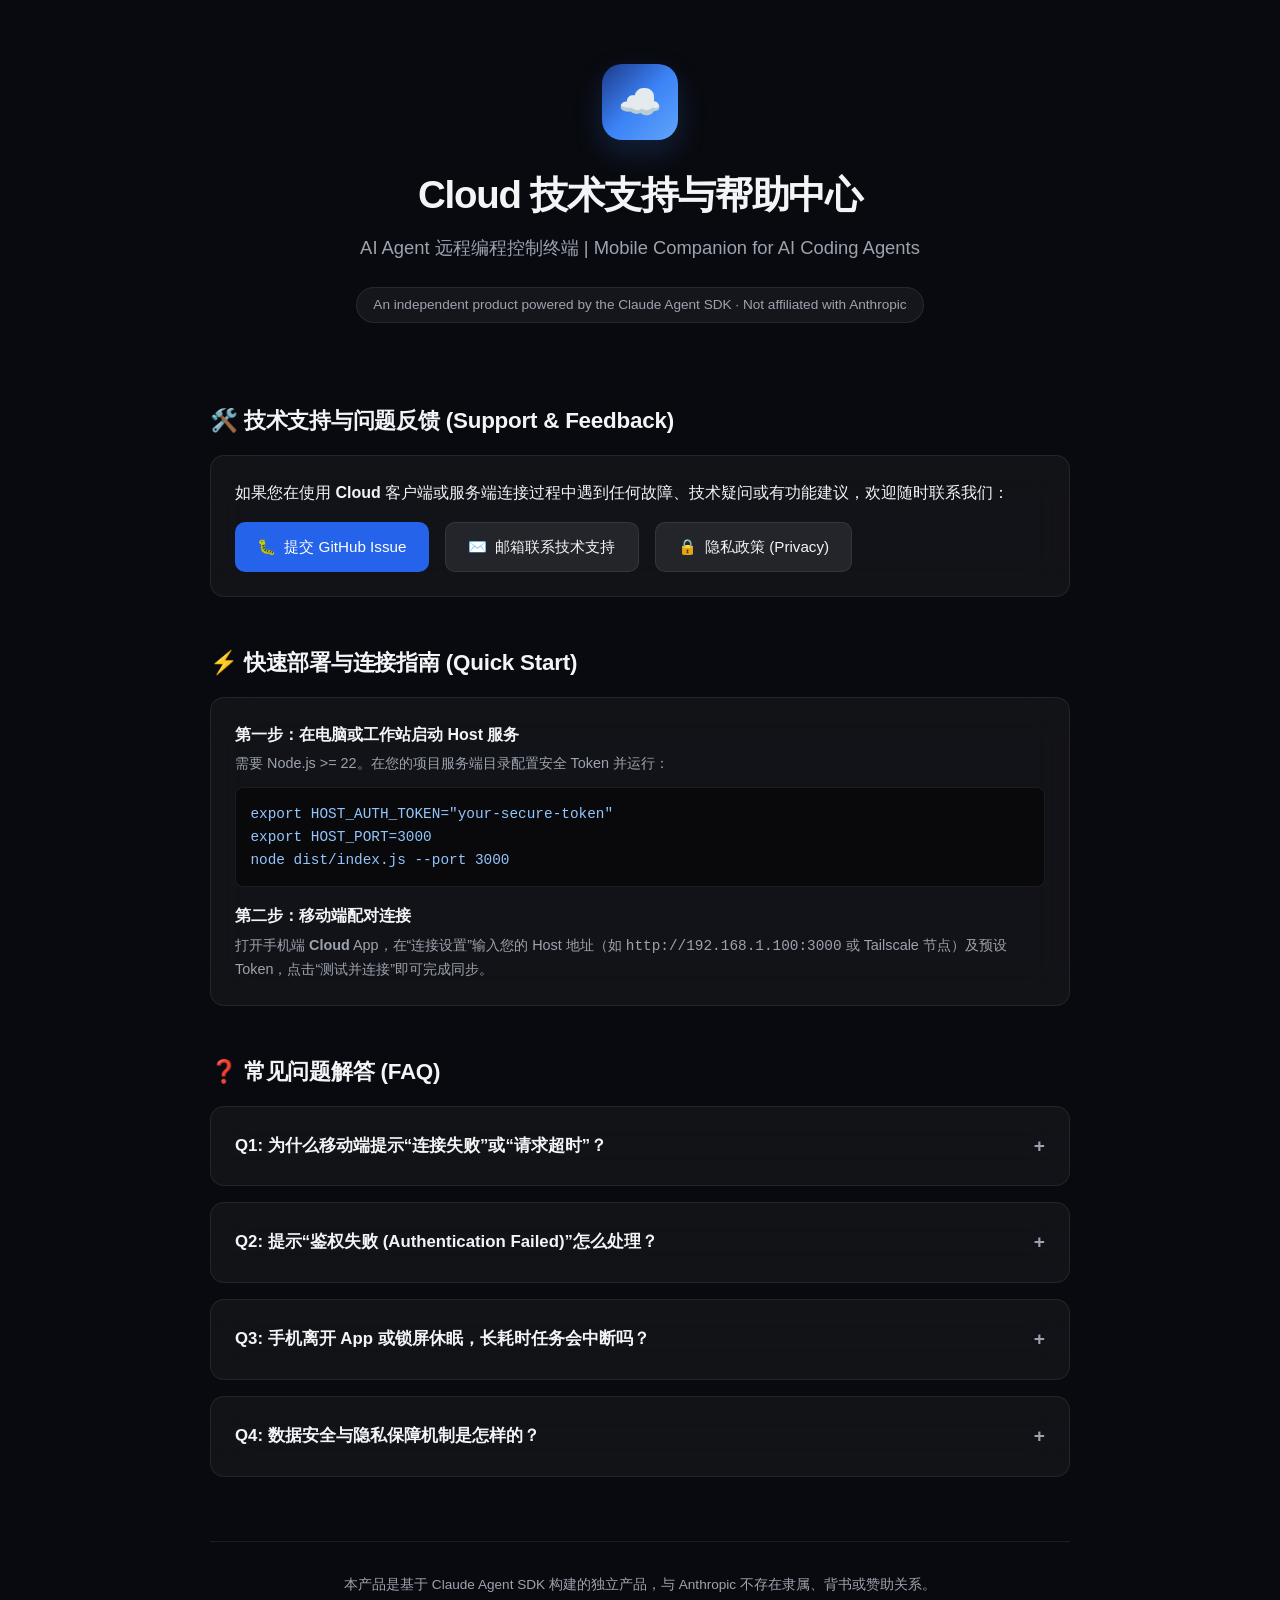
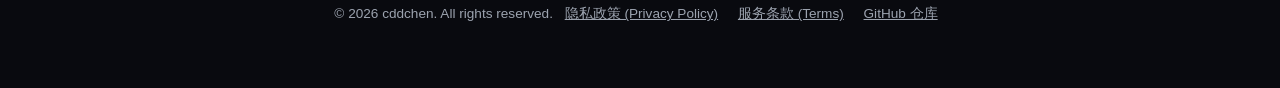
==== index.html @ f0c27147 "feat: initial commit for public tech support page" ====
<!DOCTYPE html>
<html lang="zh-CN">
<head>
  <meta charset="UTF-8">
  <meta name="viewport" content="width=device-width, initial-scale=1.0">
  <title>Cloud - 技术支持与帮助中心 | Technical Support & Help Center</title>
  <meta name="description" content="Cloud 官方公开技术支持页面与常见问题解答。基于 Claude Agent SDK 的独立开发工具，为工程师提供移动端远程控制与协同能力。">
  <style>
    :root {
      --bg: #090a0f;
      --card-bg: rgba(255, 255, 255, 0.04);
      --card-border: rgba(255, 255, 255, 0.08);
      --card-hover-border: rgba(255, 255, 255, 0.16);
      --text: #f3f4f6;
      --text-muted: #9ca3af;
      --accent: #3b82f6;
      --accent-glow: rgba(59, 130, 246, 0.2);
      --code-bg: rgba(0, 0, 0, 0.5);
      --radius: 14px;
    }

    * {
      box-sizing: border-box;
      margin: 0;
      padding: 0;
    }

    body {
      font-family: -apple-system, BlinkMacSystemFont, "Segoe UI", Roboto, Helvetica, Arial, sans-serif;
      background-color: var(--bg);
      color: var(--text);
      line-height: 1.6;
      padding: 0 1.25rem 4rem;
      min-height: 100vh;
      -webkit-font-smoothing: antialiased;
    }

    .container {
      max-width: 860px;
      margin: 0 auto;
    }

    header {
      padding: 4rem 0 2rem;
      text-align: center;
    }

    .app-icon {
      width: 76px;
      height: 76px;
      background: linear-gradient(135deg, #1e3a8a 0%, #3b82f6 50%, #60a5fa 100%);
      border-radius: 20px;
      margin: 0 auto 1.5rem;
      display: flex;
      align-items: center;
      justify-content: center;
      box-shadow: 0 12px 30px var(--accent-glow);
      font-size: 2.2rem;
      color: white;
      font-weight: 700;
    }

    h1 {
      font-size: 2.4rem;
      font-weight: 700;
      letter-spacing: -0.03em;
      margin-bottom: 0.5rem;
    }

    .subtitle {
      font-size: 1.15rem;
      color: var(--text-muted);
      margin-bottom: 1.5rem;
    }

    .disclaimer-badge {
      display: inline-block;
      background: rgba(255, 255, 255, 0.05);
      border: 1px solid var(--card-border);
      border-radius: 9999px;
      padding: 0.4rem 1rem;
      font-size: 0.85rem;
      color: var(--text-muted);
      max-width: 90%;
    }

    .section {
      margin-top: 3rem;
    }

    .section-title {
      font-size: 1.4rem;
      font-weight: 600;
      margin-bottom: 1rem;
      display: flex;
      align-items: center;
      gap: 0.5rem;
      letter-spacing: -0.01em;
    }

    .card {
      background: var(--card-bg);
      border: 1px solid var(--card-border);
      border-radius: var(--radius);
      padding: 1.5rem;
      margin-bottom: 1rem;
      backdrop-filter: blur(20px);
      -webkit-backdrop-filter: blur(20px);
      transition: border-color 0.2s ease, transform 0.2s ease;
    }

    .card:hover {
      border-color: var(--card-hover-border);
    }

    .grid-2 {
      display: grid;
      grid-template-columns: 1fr 1fr;
      gap: 1rem;
    }

    @media (max-width: 640px) {
      .grid-2 {
        grid-template-columns: 1fr;
      }
      h1 {
        font-size: 1.8rem;
      }
    }

    .faq-item {
      cursor: pointer;
    }

    .faq-header {
      display: flex;
      justify-content: space-between;
      align-items: center;
      font-weight: 600;
      font-size: 1.05rem;
    }

    .faq-icon {
      font-size: 1.2rem;
      transition: transform 0.2s ease;
      color: var(--text-muted);
    }

    .faq-content {
      margin-top: 0.75rem;
      color: var(--text-muted);
      font-size: 0.95rem;
      display: none;
      border-top: 1px solid var(--card-border);
      padding-top: 0.75rem;
    }

    .faq-item.open .faq-content {
      display: block;
    }

    .faq-item.open .faq-icon {
      transform: rotate(45deg);
    }

    pre {
      background: var(--code-bg);
      border: 1px solid var(--card-border);
      border-radius: 8px;
      padding: 0.9rem;
      overflow-x: auto;
      font-size: 0.9rem;
      color: #93c5fd;
      margin: 0.75rem 0;
      font-family: ui-monospace, SFMono-Regular, Menlo, Monaco, Consolas, monospace;
    }

    .button-group {
      display: flex;
      gap: 1rem;
      flex-wrap: wrap;
      margin-top: 1rem;
    }

    .btn {
      display: inline-flex;
      align-items: center;
      justify-content: center;
      gap: 0.5rem;
      background: #2563eb;
      color: #fff;
      padding: 0.75rem 1.4rem;
      border-radius: 10px;
      text-decoration: none;
      font-weight: 500;
      font-size: 0.95rem;
      transition: background 0.2s ease, transform 0.1s ease;
    }

    .btn:hover {
      background: #1d4ed8;
      transform: translateY(-1px);
    }

    .btn-secondary {
      background: rgba(255, 255, 255, 0.08);
      border: 1px solid var(--card-border);
      color: var(--text);
    }

    .btn-secondary:hover {
      background: rgba(255, 255, 255, 0.12);
    }

    footer {
      margin-top: 4rem;
      text-align: center;
      font-size: 0.85rem;
      color: var(--text-muted);
      border-top: 1px solid var(--card-border);
      padding-top: 2rem;
    }

    footer a {
      color: var(--text-muted);
      text-decoration: underline;
      margin: 0 0.5rem;
    }

    footer a:hover {
      color: var(--text);
    }
  </style>
</head>
<body>
  <div class="container">
    <header>
      <div class="app-icon">☁️</div>
      <h1>Cloud 技术支持与帮助中心</h1>
      <p class="subtitle">AI Agent 远程编程控制终端 | Mobile Companion for AI Coding Agents</p>
      <div class="disclaimer-badge">
        An independent product powered by the Claude Agent SDK · Not affiliated with Anthropic
      </div>
    </header>

    <!-- 支持通道与快速反馈 -->
    <section class="section">
      <h2 class="section-title">🛠️ 技术支持与问题反馈 (Support & Feedback)</h2>
      <div class="card">
        <p style="margin-bottom: 1rem;">
          如果您在使用 <strong>Cloud</strong> 客户端或服务端连接过程中遇到任何故障、技术疑问或有功能建议，欢迎随时联系我们：
        </p>
        <div class="button-group">
          <a class="btn" href="https://github.com/cddchen/Cloud/issues" target="_blank" rel="noopener">
            <span>🐛</span> 提交 GitHub Issue
          </a>
          <a class="btn btn-secondary" href="mailto:support@cddchen.com">
            <span>✉️</span> 邮箱联系技术支持
          </a>
          <a class="btn btn-secondary" href="PRIVACY.md">
            <span>🔒</span> 隐私政策 (Privacy)
          </a>
        </div>
      </div>
    </section>

    <!-- 快速部署与连接指南 -->
    <section class="section">
      <h2 class="section-title">⚡ 快速部署与连接指南 (Quick Start)</h2>
      <div class="card">
        <p><strong>第一步：在电脑或工作站启动 Host 服务</strong></p>
        <p style="color: var(--text-muted); font-size: 0.9rem; margin-top: 0.3rem;">
          需要 Node.js &gt;= 22。在您的项目服务端目录配置安全 Token 并运行：
        </p>
        <pre><code>export HOST_AUTH_TOKEN="your-secure-token"
export HOST_PORT=3000
node dist/index.js --port 3000</code></pre>

        <p style="margin-top: 1rem;"><strong>第二步：移动端配对连接</strong></p>
        <p style="color: var(--text-muted); font-size: 0.9rem; margin-top: 0.3rem;">
          打开手机端 <strong>Cloud</strong> App，在“连接设置”输入您的 Host 地址（如 <code>http://192.168.1.100:3000</code> 或 Tailscale 节点）及预设 Token，点击“测试并连接”即可完成同步。
        </p>
      </div>
    </section>

    <!-- 常见问题解答 -->
    <section class="section">
      <h2 class="section-title">❓ 常见问题解答 (FAQ)</h2>

      <div class="card faq-item" onclick="toggleFaq(this)">
        <div class="faq-header">
          <span>Q1: 为什么移动端提示“连接失败”或“请求超时”？</span>
          <span class="faq-icon">+</span>
        </div>
        <div class="faq-content">
          请检查以下三项：
          <br>1. <strong>网络连通性</strong>：手机与服务端需处于同一局域网 Wi-Fi，或已接入 Tailscale 等虚拟内网；
          <br>2. <strong>防火墙放行</strong>：确保宿主机防火墙未屏蔽对应端口（默认 3000）；
          <br>3. <strong>本地网络权限</strong>：iOS 用户请前往系统“设置” -&gt; “隐私” -&gt; “本地网络”，确认已授予 Cloud 权限。
        </div>
      </div>

      <div class="card faq-item" onclick="toggleFaq(this)">
        <div class="faq-header">
          <span>Q2: 提示“鉴权失败 (Authentication Failed)”怎么处理？</span>
          <span class="faq-icon">+</span>
        </div>
        <div class="faq-content">
          移动端输入的访问 Token 必须与服务端启动时通过 <code>HOST_AUTH_TOKEN</code> 环境变量设置的字符串完全匹配。请检查有无误复制前后空格。
        </div>
      </div>

      <div class="card faq-item" onclick="toggleFaq(this)">
        <div class="faq-header">
          <span>Q3: 手机离开 App 或锁屏休眠，长耗时任务会中断吗？</span>
          <span class="faq-icon">+</span>
        </div>
        <div class="faq-content">
          <strong>不会。</strong> 服务端持有 Agent 的完整独立运行时，长耗时任务会在后台持续平稳执行。移动端恢复前台后，系统会自动重连并拉取最新状态增量，无缝对齐最新进度。
        </div>
      </div>

      <div class="card faq-item" onclick="toggleFaq(this)">
        <div class="faq-header">
          <span>Q4: 数据安全与隐私保障机制是怎样的？</span>
          <span class="faq-icon">+</span>
        </div>
        <div class="faq-content">
          Cloud 坚持<strong>纯私有端到端直连</strong>设计。您的源码、命令提示词与会话历史仅在您的手机与您自己的私有 Host 之间传输，不存在任何收集、解析或存储您代码的第三方中间服务器。
        </div>
      </div>
    </section>

    <!-- 隐私与声明 -->
    <footer>
      <p style="margin-bottom: 0.5rem;">
        本产品是基于 Claude Agent SDK 构建的独立产品，与 Anthropic 不存在隶属、背书或赞助关系。
      </p>
      <p>
        &copy; 2026 cddchen. All rights reserved.
        <a href="PRIVACY.md">隐私政策 (Privacy Policy)</a>
        <a href="TERMS.md">服务条款 (Terms)</a>
        <a href="https://github.com/cddchen/Cloud">GitHub 仓库</a>
      </p>
    </footer>
  </div>

  <script>
    function toggleFaq(el) {
      el.classList.toggle('open');
    }
  </script>
</body>
</html>
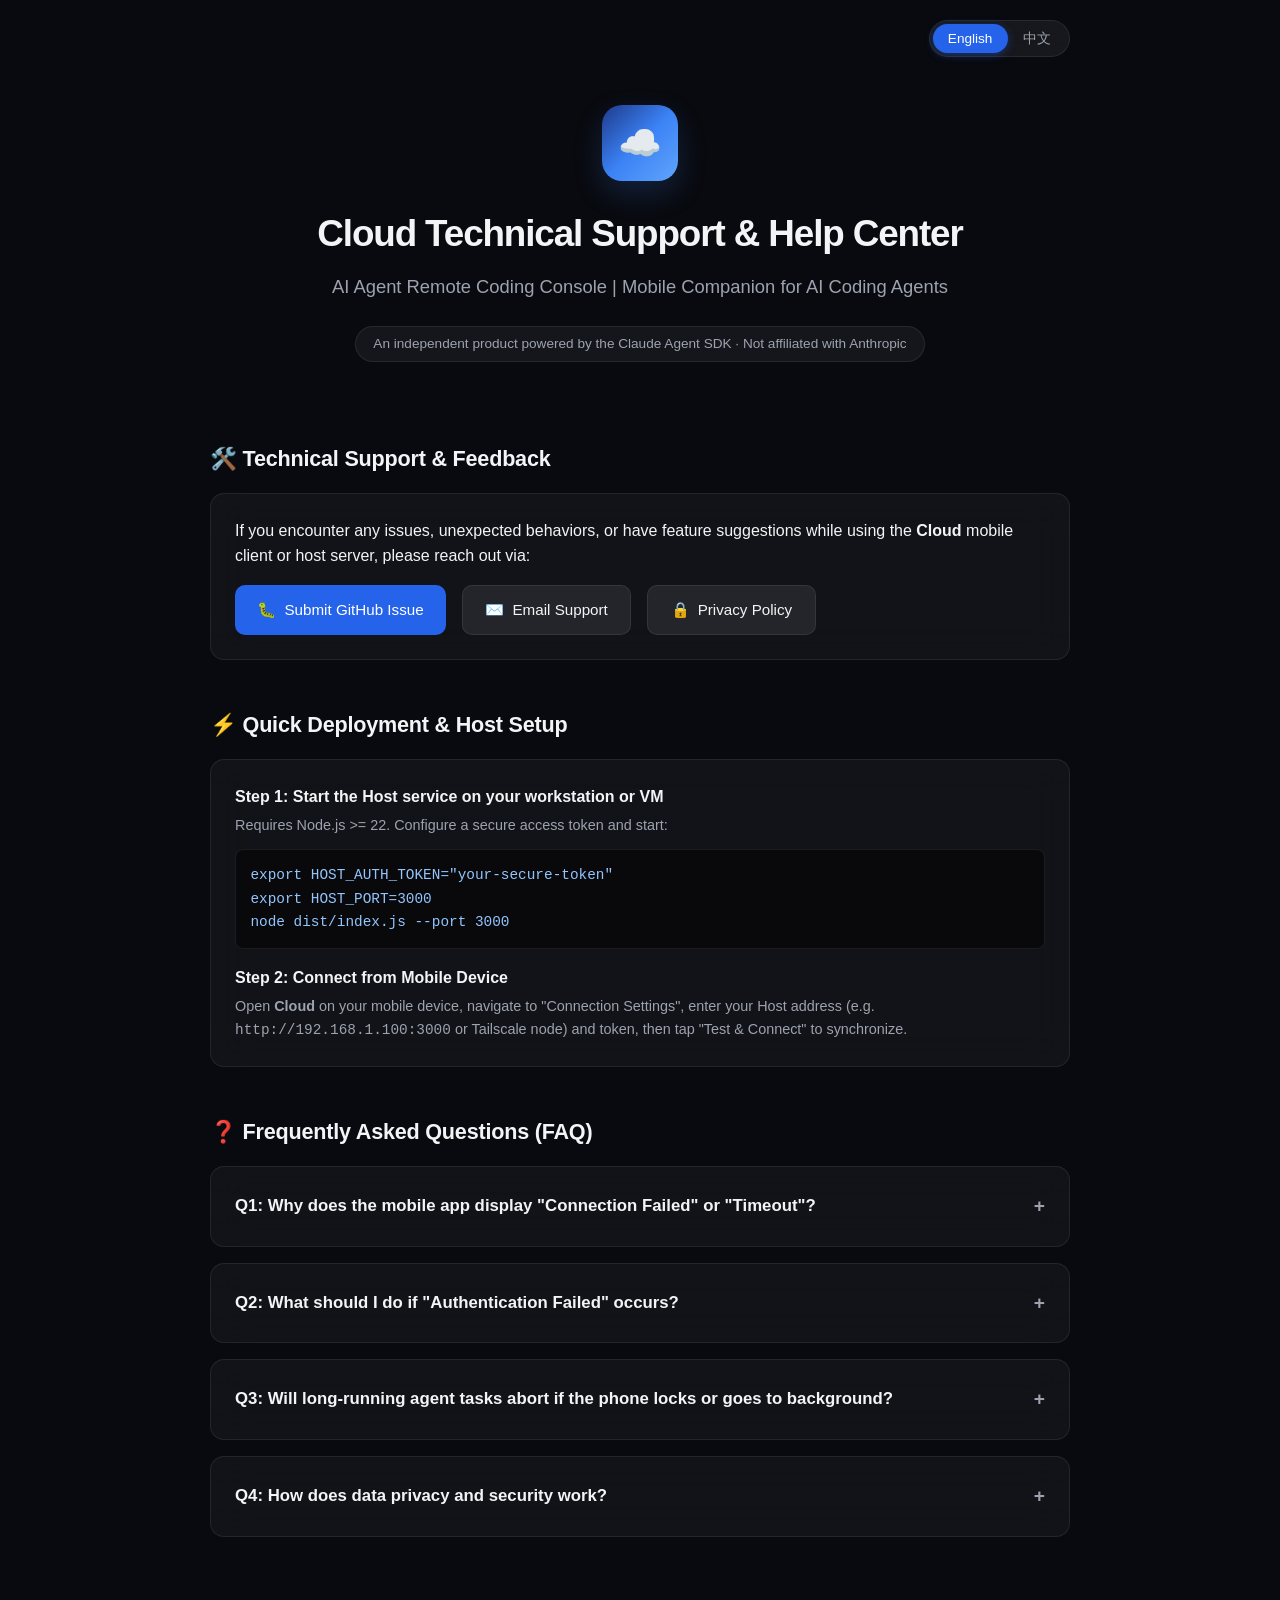
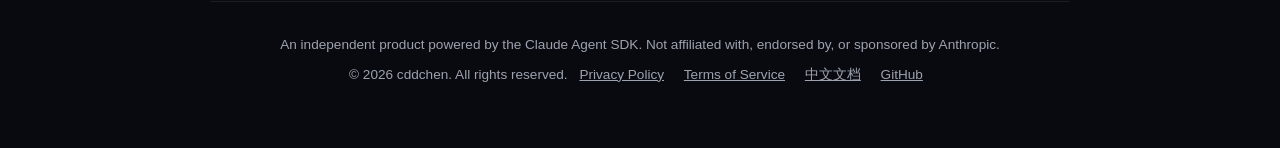
==== commit 8e5b9d79: "feat: add bilingual support to index.html with auto language detection" ====
--- a/index.html
+++ b/index.html
@@ -1,10 +1,30 @@
 <!DOCTYPE html>
-<html lang="zh-CN">
+<html lang="en">
 <head>
   <meta charset="UTF-8">
   <meta name="viewport" content="width=device-width, initial-scale=1.0">
-  <title>Cloud - 技术支持与帮助中心 | Technical Support & Help Center</title>
-  <meta name="description" content="Cloud 官方公开技术支持页面与常见问题解答。基于 Claude Agent SDK 的独立开发工具，为工程师提供移动端远程控制与协同能力。">
+  <title>Cloud - Technical Support & Help Center</title>
+  <meta name="description" content="Official technical support and documentation hub for Cloud, the mobile companion for AI coding agents.">
+  <script>
+    // Immediate language detection before paint to eliminate layout flicker
+    (function() {
+      try {
+        var saved = localStorage.getItem('cloud_support_lang');
+        if (saved === 'zh' || saved === 'en') {
+          document.documentElement.lang = saved;
+        } else {
+          var nav = (navigator.languages && navigator.languages[0]) || navigator.language || '';
+          if (nav.toLowerCase().startsWith('zh')) {
+            document.documentElement.lang = 'zh';
+          } else {
+            document.documentElement.lang = 'en';
+          }
+        }
+      } catch (e) {
+        document.documentElement.lang = 'en';
+      }
+    })();
+  </script>
   <style>
     :root {
       --bg: #090a0f;
@@ -25,6 +45,14 @@
       padding: 0;
     }
 
+    /* Multi-language display control via CSS */
+    html[lang="en"] .lang-zh {
+      display: none !important;
+    }
+    html[lang="zh"] .lang-en {
+      display: none !important;
+    }
+
     body {
       font-family: -apple-system, BlinkMacSystemFont, "Segoe UI", Roboto, Helvetica, Arial, sans-serif;
       background-color: var(--bg);
@@ -40,8 +68,47 @@
       margin: 0 auto;
     }
 
+    /* Top bar & Language switcher */
+    .top-bar {
+      display: flex;
+      justify-content: flex-end;
+      padding-top: 1.25rem;
+    }
+
+    .lang-switcher {
+      display: inline-flex;
+      background: rgba(255, 255, 255, 0.06);
+      border: 1px solid var(--card-border);
+      border-radius: 9999px;
+      padding: 3px;
+      backdrop-filter: blur(10px);
+      -webkit-backdrop-filter: blur(10px);
+    }
+
+    .lang-btn {
+      background: transparent;
+      border: none;
+      color: var(--text-muted);
+      padding: 0.35rem 0.95rem;
+      font-size: 0.85rem;
+      font-weight: 500;
+      border-radius: 9999px;
+      cursor: pointer;
+      transition: all 0.2s ease;
+    }
+
+    .lang-btn.active {
+      background: #2563eb;
+      color: #fff;
+      box-shadow: 0 2px 8px rgba(37, 99, 235, 0.4);
+    }
+
+    .lang-btn:hover:not(.active) {
+      color: var(--text);
+    }
+
     header {
-      padding: 4rem 0 2rem;
+      padding: 3rem 0 2rem;
       text-align: center;
     }
 
@@ -61,7 +128,7 @@
     }
 
     h1 {
-      font-size: 2.4rem;
+      font-size: 2.3rem;
       font-weight: 700;
       letter-spacing: -0.03em;
       margin-bottom: 0.5rem;
@@ -78,7 +145,7 @@
       background: rgba(255, 255, 255, 0.05);
       border: 1px solid var(--card-border);
       border-radius: 9999px;
-      padding: 0.4rem 1rem;
+      padding: 0.4rem 1.1rem;
       font-size: 0.85rem;
       color: var(--text-muted);
       max-width: 90%;
@@ -89,7 +156,7 @@
     }
 
     .section-title {
-      font-size: 1.4rem;
+      font-size: 1.35rem;
       font-weight: 600;
       margin-bottom: 1rem;
       display: flex;
@@ -113,21 +180,6 @@
       border-color: var(--card-hover-border);
     }
 
-    .grid-2 {
-      display: grid;
-      grid-template-columns: 1fr 1fr;
-      gap: 1rem;
-    }
-
-    @media (max-width: 640px) {
-      .grid-2 {
-        grid-template-columns: 1fr;
-      }
-      h1 {
-        font-size: 1.8rem;
-      }
-    }
-
     .faq-item {
       cursor: pointer;
     }
@@ -153,6 +205,7 @@
       display: none;
       border-top: 1px solid var(--card-border);
       padding-top: 0.75rem;
+      line-height: 1.65;
     }
 
     .faq-item.open .faq-content {
@@ -234,121 +287,279 @@
 </head>
 <body>
   <div class="container">
+    <!-- 顶部语言切换栏 -->
+    <div class="top-bar">
+      <div class="lang-switcher">
+        <button id="btn-en" class="lang-btn" onclick="setLanguage('en')">English</button>
+        <button id="btn-zh" class="lang-btn" onclick="setLanguage('zh')">中文</button>
+      </div>
+    </div>
+
     <header>
       <div class="app-icon">☁️</div>
-      <h1>Cloud 技术支持与帮助中心</h1>
-      <p class="subtitle">AI Agent 远程编程控制终端 | Mobile Companion for AI Coding Agents</p>
-      <div class="disclaimer-badge">
-        An independent product powered by the Claude Agent SDK · Not affiliated with Anthropic
+      <!-- 英文标题 -->
+      <div class="lang-en">
+        <h1>Cloud Technical Support & Help Center</h1>
+        <p class="subtitle">AI Agent Remote Coding Console | Mobile Companion for AI Coding Agents</p>
+        <div class="disclaimer-badge">
+          An independent product powered by the Claude Agent SDK · Not affiliated with Anthropic
+        </div>
+      </div>
+      <!-- 中文标题 -->
+      <div class="lang-zh">
+        <h1>Cloud 技术支持与帮助中心</h1>
+        <p class="subtitle">AI Agent 远程编程控制终端 | 移动端协同与审批中心</p>
+        <div class="disclaimer-badge">
+          本产品是基于 Claude Agent SDK 构建的独立产品，与 Anthropic 不存在隶属、背书或赞助关系
+        </div>
       </div>
     </header>
 
-    <!-- 支持通道与快速反馈 -->
+    <!-- 1. 技术支持与问题反馈 -->
     <section class="section">
-      <h2 class="section-title">🛠️ 技术支持与问题反馈 (Support & Feedback)</h2>
-      <div class="card">
-        <p style="margin-bottom: 1rem;">
-          如果您在使用 <strong>Cloud</strong> 客户端或服务端连接过程中遇到任何故障、技术疑问或有功能建议，欢迎随时联系我们：
-        </p>
-        <div class="button-group">
-          <a class="btn" href="https://github.com/cddchen/Cloud/issues" target="_blank" rel="noopener">
-            <span>🐛</span> 提交 GitHub Issue
-          </a>
-          <a class="btn btn-secondary" href="mailto:support@cddchen.com">
-            <span>✉️</span> 邮箱联系技术支持
-          </a>
-          <a class="btn btn-secondary" href="PRIVACY.md">
-            <span>🔒</span> 隐私政策 (Privacy)
-          </a>
+      <div class="lang-en">
+        <h2 class="section-title">🛠️ Technical Support & Feedback</h2>
+        <div class="card">
+          <p style="margin-bottom: 1rem;">
+            If you encounter any issues, unexpected behaviors, or have feature suggestions while using the <strong>Cloud</strong> mobile client or host server, please reach out via:
+          </p>
+          <div class="button-group">
+            <a class="btn" href="https://github.com/cddchen/Cloud/issues" target="_blank" rel="noopener">
+              <span>🐛</span> Submit GitHub Issue
+            </a>
+            <a class="btn btn-secondary" href="mailto:support@cddchen.com">
+              <span>✉️</span> Email Support
+            </a>
+            <a class="btn btn-secondary" href="PRIVACY.md">
+              <span>🔒</span> Privacy Policy
+            </a>
+          </div>
+        </div>
+      </div>
+
+      <div class="lang-zh">
+        <h2 class="section-title">🛠️ 技术支持与问题反馈</h2>
+        <div class="card">
+          <p style="margin-bottom: 1rem;">
+            如果您在使用 <strong>Cloud</strong> 客户端或服务端连接过程中遇到任何故障、技术疑问或有功能建议，欢迎随时联系我们：
+          </p>
+          <div class="button-group">
+            <a class="btn" href="https://github.com/cddchen/Cloud/issues" target="_blank" rel="noopener">
+              <span>🐛</span> 提交 GitHub Issue
+            </a>
+            <a class="btn btn-secondary" href="mailto:support@cddchen.com">
+              <span>✉️</span> 邮箱联系技术支持
+            </a>
+            <a class="btn btn-secondary" href="PRIVACY.md">
+              <span>🔒</span> 隐私政策 (Privacy)
+            </a>
+          </div>
         </div>
       </div>
     </section>
 
-    <!-- 快速部署与连接指南 -->
+    <!-- 2. 快速部署与连接指南 -->
     <section class="section">
-      <h2 class="section-title">⚡ 快速部署与连接指南 (Quick Start)</h2>
-      <div class="card">
-        <p><strong>第一步：在电脑或工作站启动 Host 服务</strong></p>
-        <p style="color: var(--text-muted); font-size: 0.9rem; margin-top: 0.3rem;">
-          需要 Node.js &gt;= 22。在您的项目服务端目录配置安全 Token 并运行：
-        </p>
-        <pre><code>export HOST_AUTH_TOKEN="your-secure-token"
+      <div class="lang-en">
+        <h2 class="section-title">⚡ Quick Deployment & Host Setup</h2>
+        <div class="card">
+          <p><strong>Step 1: Start the Host service on your workstation or VM</strong></p>
+          <p style="color: var(--text-muted); font-size: 0.9rem; margin-top: 0.3rem;">
+            Requires Node.js &gt;= 22. Configure a secure access token and start:
+          </p>
+          <pre><code>export HOST_AUTH_TOKEN="your-secure-token"
 export HOST_PORT=3000
 node dist/index.js --port 3000</code></pre>
 
-        <p style="margin-top: 1rem;"><strong>第二步：移动端配对连接</strong></p>
-        <p style="color: var(--text-muted); font-size: 0.9rem; margin-top: 0.3rem;">
-          打开手机端 <strong>Cloud</strong> App，在“连接设置”输入您的 Host 地址（如 <code>http://192.168.1.100:3000</code> 或 Tailscale 节点）及预设 Token，点击“测试并连接”即可完成同步。
+          <p style="margin-top: 1rem;"><strong>Step 2: Connect from Mobile Device</strong></p>
+          <p style="color: var(--text-muted); font-size: 0.9rem; margin-top: 0.3rem;">
+            Open <strong>Cloud</strong> on your mobile device, navigate to "Connection Settings", enter your Host address (e.g. <code>http://192.168.1.100:3000</code> or Tailscale node) and token, then tap "Test &amp; Connect" to synchronize.
+          </p>
+        </div>
+      </div>
+
+      <div class="lang-zh">
+        <h2 class="section-title">⚡ 快速部署与连接指南</h2>
+        <div class="card">
+          <p><strong>第一步：在电脑或工作站启动 Host 服务</strong></p>
+          <p style="color: var(--text-muted); font-size: 0.9rem; margin-top: 0.3rem;">
+            需要 Node.js &gt;= 22。在您的项目服务端目录配置安全 Token 并运行：
+          </p>
+          <pre><code>export HOST_AUTH_TOKEN="your-secure-token"
+export HOST_PORT=3000
+node dist/index.js --port 3000</code></pre>
+
+          <p style="margin-top: 1rem;"><strong>第二步：移动端配对连接</strong></p>
+          <p style="color: var(--text-muted); font-size: 0.9rem; margin-top: 0.3rem;">
+            打开手机端 <strong>Cloud</strong> App，在“连接设置”输入您的 Host 地址（如 <code>http://192.168.1.100:3000</code> 或 Tailscale 节点）及预设 Token，点击“测试并连接”即可完成同步。
+          </p>
+        </div>
+      </div>
+    </section>
+
+    <!-- 3. 常见问题解答 -->
+    <section class="section">
+      <div class="lang-en">
+        <h2 class="section-title">❓ Frequently Asked Questions (FAQ)</h2>
+
+        <div class="card faq-item" onclick="toggleFaq(this)">
+          <div class="faq-header">
+            <span>Q1: Why does the mobile app display "Connection Failed" or "Timeout"?</span>
+            <span class="faq-icon">+</span>
+          </div>
+          <div class="faq-content">
+            Please verify the following:<br>
+            1. <strong>Network Connectivity</strong>: Ensure your mobile device and host are on the same Wi-Fi network or interconnected via Tailscale/WireGuard.<br>
+            2. <strong>Firewall Rules</strong>: Check that your host firewall allows inbound connections on the listening port (default: 3000).<br>
+            3. <strong>iOS Local Network Permission</strong>: On iOS, open Settings -&gt; Privacy &amp; Security -&gt; Local Network, and ensure permissions are granted to Cloud.
+          </div>
+        </div>
+
+        <div class="card faq-item" onclick="toggleFaq(this)">
+          <div class="faq-header">
+            <span>Q2: What should I do if "Authentication Failed" occurs?</span>
+            <span class="faq-icon">+</span>
+          </div>
+          <div class="faq-content">
+            The token entered in the mobile app must strictly match the <code>HOST_AUTH_TOKEN</code> environment variable configured on the Host. Please check for accidental whitespace or newline characters.
+          </div>
+        </div>
+
+        <div class="card faq-item" onclick="toggleFaq(this)">
+          <div class="faq-header">
+            <span>Q3: Will long-running agent tasks abort if the phone locks or goes to background?</span>
+            <span class="faq-icon">+</span>
+          </div>
+          <div class="faq-content">
+            <strong>No.</strong> The Host server maintains the authoritative agent runtime and lifecycle. Complex coding and tool executions continue smoothly in the background. When the app returns to the foreground, it seamlessly catches up with the latest progress.
+          </div>
+        </div>
+
+        <div class="card faq-item" onclick="toggleFaq(this)">
+          <div class="faq-header">
+            <span>Q4: How does data privacy and security work?</span>
+            <span class="faq-icon">+</span>
+          </div>
+          <div class="faq-content">
+            Cloud is engineered with an end-to-end direct private architecture. Your codebase, prompt instructions, and chat sessions stream exclusively between your mobile device and your private Host. There is zero telemetry, no ad tracking, and no intermediary cloud inspection.
+          </div>
+        </div>
+      </div>
+
+      <div class="lang-zh">
+        <h2 class="section-title">❓ 常见问题解答 (FAQ)</h2>
+
+        <div class="card faq-item" onclick="toggleFaq(this)">
+          <div class="faq-header">
+            <span>Q1: 为什么移动端提示“连接失败”或“请求超时”？</span>
+            <span class="faq-icon">+</span>
+          </div>
+          <div class="faq-content">
+            请检查以下三项：<br>
+            1. <strong>网络连通性</strong>：手机与服务端需处于同一局域网 Wi-Fi，或已接入 Tailscale 等虚拟内网；<br>
+            2. <strong>防火墙放行</strong>：确保宿主机防火墙未屏蔽对应端口（默认 3000）；<br>
+            3. <strong>本地网络权限</strong>：iOS 用户请前往系统“设置” -&gt; “隐私与安全性” -&gt; “本地网络”，确认已授予 Cloud 权限。
+          </div>
+        </div>
+
+        <div class="card faq-item" onclick="toggleFaq(this)">
+          <div class="faq-header">
+            <span>Q2: 提示“鉴权失败 (Authentication Failed)”怎么处理？</span>
+            <span class="faq-icon">+</span>
+          </div>
+          <div class="faq-content">
+            移动端输入的访问 Token 必须与服务端启动时通过 <code>HOST_AUTH_TOKEN</code> 环境变量设置的字符串完全匹配。请检查有无误复制前后空格。
+          </div>
+        </div>
+
+        <div class="card faq-item" onclick="toggleFaq(this)">
+          <div class="faq-header">
+            <span>Q3: 手机离开 App 或锁屏休眠，长耗时任务会中断吗？</span>
+            <span class="faq-icon">+</span>
+          </div>
+          <div class="faq-content">
+            <strong>不会。</strong> 服务端持有 Agent 的完整独立运行时，长耗时任务会在后台持续平稳执行。移动端恢复前台后，系统会自动重连并拉取最新状态增量，无缝对齐最新进度。
+          </div>
+        </div>
+
+        <div class="card faq-item" onclick="toggleFaq(this)">
+          <div class="faq-header">
+            <span>Q4: 数据安全与隐私保障机制是怎样的？</span>
+            <span class="faq-icon">+</span>
+          </div>
+          <div class="faq-content">
+            Cloud 坚持<strong>纯私有端到端直连</strong>设计。您的源码、命令提示词与会话历史仅在您的手机与您自己的私有 Host 之间传输，不存在任何收集、解析或存储您代码的第三方中间服务器。
+          </div>
+        </div>
+      </div>
+    </section>
+
+    <!-- 页脚与声明 -->
+    <footer>
+      <div class="lang-en">
+        <p style="margin-bottom: 0.5rem;">
+          An independent product powered by the Claude Agent SDK. Not affiliated with, endorsed by, or sponsored by Anthropic.
         </p>
-      </div>
-    </section>
-
-    <!-- 常见问题解答 -->
-    <section class="section">
-      <h2 class="section-title">❓ 常见问题解答 (FAQ)</h2>
-
-      <div class="card faq-item" onclick="toggleFaq(this)">
-        <div class="faq-header">
-          <span>Q1: 为什么移动端提示“连接失败”或“请求超时”？</span>
-          <span class="faq-icon">+</span>
-        </div>
-        <div class="faq-content">
-          请检查以下三项：
-          <br>1. <strong>网络连通性</strong>：手机与服务端需处于同一局域网 Wi-Fi，或已接入 Tailscale 等虚拟内网；
-          <br>2. <strong>防火墙放行</strong>：确保宿主机防火墙未屏蔽对应端口（默认 3000）；
-          <br>3. <strong>本地网络权限</strong>：iOS 用户请前往系统“设置” -&gt; “隐私” -&gt; “本地网络”，确认已授予 Cloud 权限。
-        </div>
-      </div>
-
-      <div class="card faq-item" onclick="toggleFaq(this)">
-        <div class="faq-header">
-          <span>Q2: 提示“鉴权失败 (Authentication Failed)”怎么处理？</span>
-          <span class="faq-icon">+</span>
-        </div>
-        <div class="faq-content">
-          移动端输入的访问 Token 必须与服务端启动时通过 <code>HOST_AUTH_TOKEN</code> 环境变量设置的字符串完全匹配。请检查有无误复制前后空格。
-        </div>
-      </div>
-
-      <div class="card faq-item" onclick="toggleFaq(this)">
-        <div class="faq-header">
-          <span>Q3: 手机离开 App 或锁屏休眠，长耗时任务会中断吗？</span>
-          <span class="faq-icon">+</span>
-        </div>
-        <div class="faq-content">
-          <strong>不会。</strong> 服务端持有 Agent 的完整独立运行时，长耗时任务会在后台持续平稳执行。移动端恢复前台后，系统会自动重连并拉取最新状态增量，无缝对齐最新进度。
-        </div>
-      </div>
-
-      <div class="card faq-item" onclick="toggleFaq(this)">
-        <div class="faq-header">
-          <span>Q4: 数据安全与隐私保障机制是怎样的？</span>
-          <span class="faq-icon">+</span>
-        </div>
-        <div class="faq-content">
-          Cloud 坚持<strong>纯私有端到端直连</strong>设计。您的源码、命令提示词与会话历史仅在您的手机与您自己的私有 Host 之间传输，不存在任何收集、解析或存储您代码的第三方中间服务器。
-        </div>
-      </div>
-    </section>
-
-    <!-- 隐私与声明 -->
-    <footer>
-      <p style="margin-bottom: 0.5rem;">
-        本产品是基于 Claude Agent SDK 构建的独立产品，与 Anthropic 不存在隶属、背书或赞助关系。
-      </p>
-      <p>
-        &copy; 2026 cddchen. All rights reserved.
-        <a href="PRIVACY.md">隐私政策 (Privacy Policy)</a>
-        <a href="TERMS.md">服务条款 (Terms)</a>
-        <a href="https://github.com/cddchen/Cloud">GitHub 仓库</a>
-      </p>
+        <p>
+          &copy; 2026 cddchen. All rights reserved.
+          <a href="PRIVACY.md">Privacy Policy</a>
+          <a href="TERMS.md">Terms of Service</a>
+          <a href="readme_ch.md">中文文档</a>
+          <a href="https://github.com/cddchen/Cloud">GitHub</a>
+        </p>
+      </div>
+      <div class="lang-zh">
+        <p style="margin-bottom: 0.5rem;">
+          本产品是基于 Claude Agent SDK 构建的独立产品，与 Anthropic 不存在隶属、背书或赞助关系。
+        </p>
+        <p>
+          &copy; 2026 cddchen. All rights reserved.
+          <a href="PRIVACY.md">隐私政策 (Privacy Policy)</a>
+          <a href="TERMS.md">服务条款 (Terms)</a>
+          <a href="README.md">English Doc</a>
+          <a href="https://github.com/cddchen/Cloud">GitHub 仓库</a>
+        </p>
+      </div>
     </footer>
   </div>
 
   <script>
+    function updateSwitcherUI(lang) {
+      var btnEn = document.getElementById('btn-en');
+      var btnZh = document.getElementById('btn-zh');
+      if (btnEn && btnZh) {
+        if (lang === 'zh') {
+          btnZh.classList.add('active');
+          btnEn.classList.remove('active');
+        } else {
+          btnEn.classList.add('active');
+          btnZh.classList.remove('active');
+        }
+      }
+    }
+
+    function setLanguage(lang) {
+      document.documentElement.lang = lang;
+      try {
+        localStorage.setItem('cloud_support_lang', lang);
+      } catch (e) {}
+      updateSwitcherUI(lang);
+      if (lang === 'zh') {
+        document.title = "Cloud - 技术支持与帮助中心 | AI Agent 远程编程控制终端";
+      } else {
+        document.title = "Cloud - Technical Support & Help Center";
+      }
+    }
+
     function toggleFaq(el) {
       el.classList.toggle('open');
     }
+
+    // Initialize switcher button active state on DOM ready
+    document.addEventListener('DOMContentLoaded', function() {
+      var currentLang = document.documentElement.lang || 'en';
+      updateSwitcherUI(currentLang);
+    });
   </script>
 </body>
 </html>
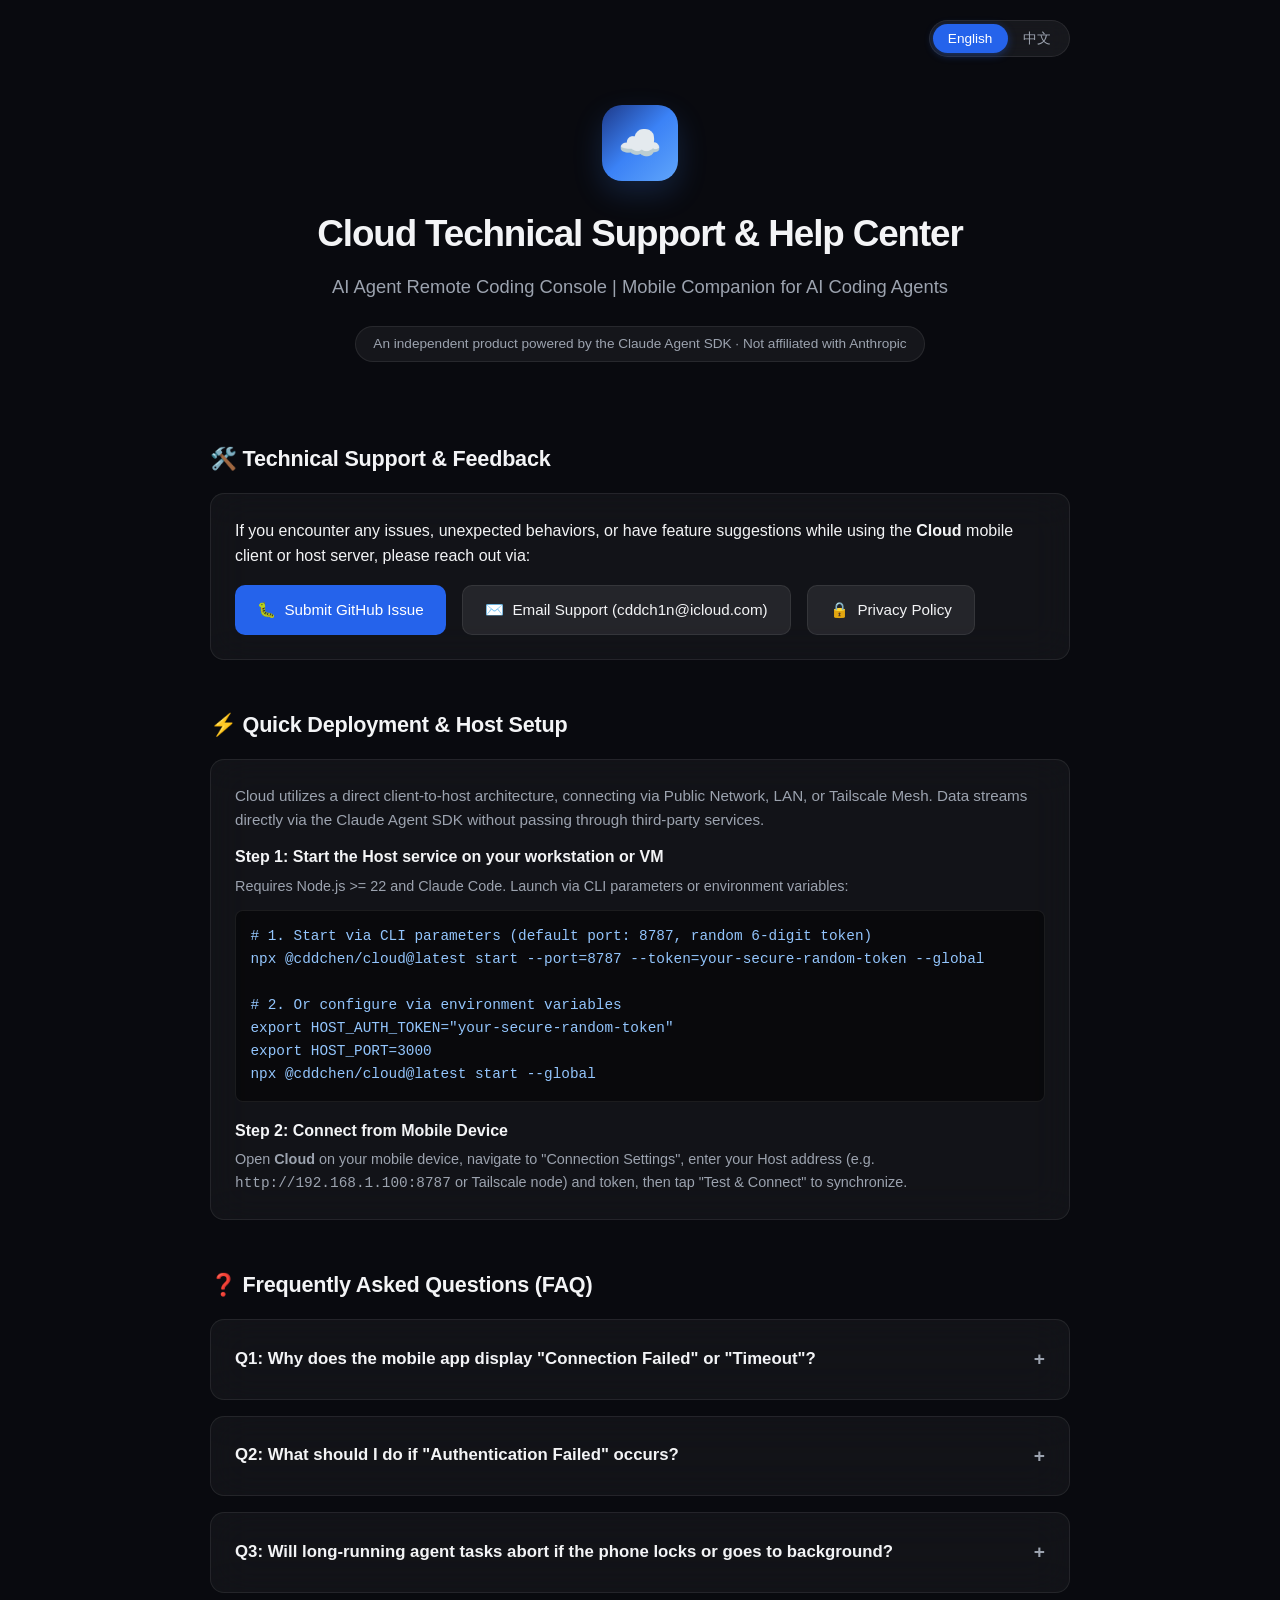
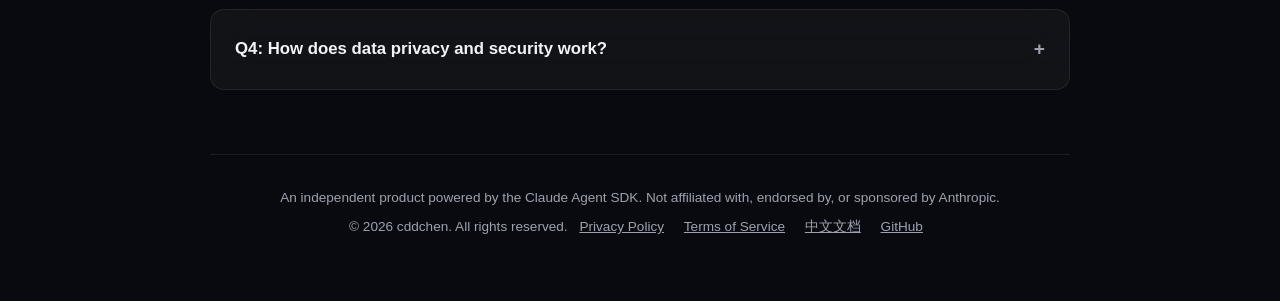
==== commit aaa7bd66: "docs: sync host launch command and support email across docs and index.html" ====
--- a/index.html
+++ b/index.html
@@ -327,8 +327,8 @@
             <a class="btn" href="https://github.com/cddchen/Cloud/issues" target="_blank" rel="noopener">
               <span>🐛</span> Submit GitHub Issue
             </a>
-            <a class="btn btn-secondary" href="mailto:support@cddchen.com">
-              <span>✉️</span> Email Support
+            <a class="btn btn-secondary" href="mailto:cddch1n@icloud.com">
+              <span>✉️</span> Email Support (cddch1n@icloud.com)
             </a>
             <a class="btn btn-secondary" href="PRIVACY.md">
               <span>🔒</span> Privacy Policy
@@ -347,8 +347,8 @@
             <a class="btn" href="https://github.com/cddchen/Cloud/issues" target="_blank" rel="noopener">
               <span>🐛</span> 提交 GitHub Issue
             </a>
-            <a class="btn btn-secondary" href="mailto:support@cddchen.com">
-              <span>✉️</span> 邮箱联系技术支持
+            <a class="btn btn-secondary" href="mailto:cddch1n@icloud.com">
+              <span>✉️</span> 邮箱联系技术支持 (cddch1n@icloud.com)
             </a>
             <a class="btn btn-secondary" href="PRIVACY.md">
               <span>🔒</span> 隐私政策 (Privacy)
@@ -363,17 +363,24 @@
       <div class="lang-en">
         <h2 class="section-title">⚡ Quick Deployment & Host Setup</h2>
         <div class="card">
+          <p style="margin-bottom: 0.75rem; color: var(--text-muted); font-size: 0.95rem;">
+            Cloud utilizes a direct client-to-host architecture, connecting via Public Network, LAN, or Tailscale Mesh. Data streams directly via the Claude Agent SDK without passing through third-party services.
+          </p>
           <p><strong>Step 1: Start the Host service on your workstation or VM</strong></p>
           <p style="color: var(--text-muted); font-size: 0.9rem; margin-top: 0.3rem;">
-            Requires Node.js &gt;= 22. Configure a secure access token and start:
-          </p>
-          <pre><code>export HOST_AUTH_TOKEN="your-secure-token"
+            Requires Node.js &gt;= 22 and Claude Code. Launch via CLI parameters or environment variables:
+          </p>
+          <pre><code># 1. Start via CLI parameters (default port: 8787, random 6-digit token)
+npx @cddchen/cloud@latest start --port=8787 --token=your-secure-random-token --global
+
+# 2. Or configure via environment variables
+export HOST_AUTH_TOKEN="your-secure-random-token"
 export HOST_PORT=3000
-node dist/index.js --port 3000</code></pre>
+npx @cddchen/cloud@latest start --global</code></pre>
 
           <p style="margin-top: 1rem;"><strong>Step 2: Connect from Mobile Device</strong></p>
           <p style="color: var(--text-muted); font-size: 0.9rem; margin-top: 0.3rem;">
-            Open <strong>Cloud</strong> on your mobile device, navigate to "Connection Settings", enter your Host address (e.g. <code>http://192.168.1.100:3000</code> or Tailscale node) and token, then tap "Test &amp; Connect" to synchronize.
+            Open <strong>Cloud</strong> on your mobile device, navigate to "Connection Settings", enter your Host address (e.g. <code>http://192.168.1.100:8787</code> or Tailscale node) and token, then tap "Test &amp; Connect" to synchronize.
           </p>
         </div>
       </div>
@@ -381,17 +388,24 @@
       <div class="lang-zh">
         <h2 class="section-title">⚡ 快速部署与连接指南</h2>
         <div class="card">
+          <p style="margin-bottom: 0.75rem; color: var(--text-muted); font-size: 0.95rem;">
+            Cloud 采用客户端-服务端直连架构，通过公网/局域网/Tailscale组网等形式直连宿主机，基于 Claude Agent SDK 直接传输数据，不通过任何第三方服务。
+          </p>
           <p><strong>第一步：在电脑或工作站启动 Host 服务</strong></p>
           <p style="color: var(--text-muted); font-size: 0.9rem; margin-top: 0.3rem;">
-            需要 Node.js &gt;= 22。在您的项目服务端目录配置安全 Token 并运行：
-          </p>
-          <pre><code>export HOST_AUTH_TOKEN="your-secure-token"
+            环境要求 Node.js &gt;= 22 与 Claude Code。可通过 CLI 参数或环境变量配置：
+          </p>
+          <pre><code># 1. 通过命令行工具参数启动（默认端口 8787，默认随机 6 位数 Token）
+npx @cddchen/cloud@latest start --port=8787 --token=your-secure-random-token --global
+
+# 2. 通过环境变量设置
+export HOST_AUTH_TOKEN="your-secure-random-token"
 export HOST_PORT=3000
-node dist/index.js --port 3000</code></pre>
+npx @cddchen/cloud@latest start --global</code></pre>
 
           <p style="margin-top: 1rem;"><strong>第二步：移动端配对连接</strong></p>
           <p style="color: var(--text-muted); font-size: 0.9rem; margin-top: 0.3rem;">
-            打开手机端 <strong>Cloud</strong> App，在“连接设置”输入您的 Host 地址（如 <code>http://192.168.1.100:3000</code> 或 Tailscale 节点）及预设 Token，点击“测试并连接”即可完成同步。
+            打开手机端 <strong>Cloud</strong> App，在“连接设置”输入您的 Host 地址（如 <code>http://192.168.1.100:8787</code> 或 Tailscale 节点）及设置的 Token，点击“测试并连接”即可完成同步。
           </p>
         </div>
       </div>
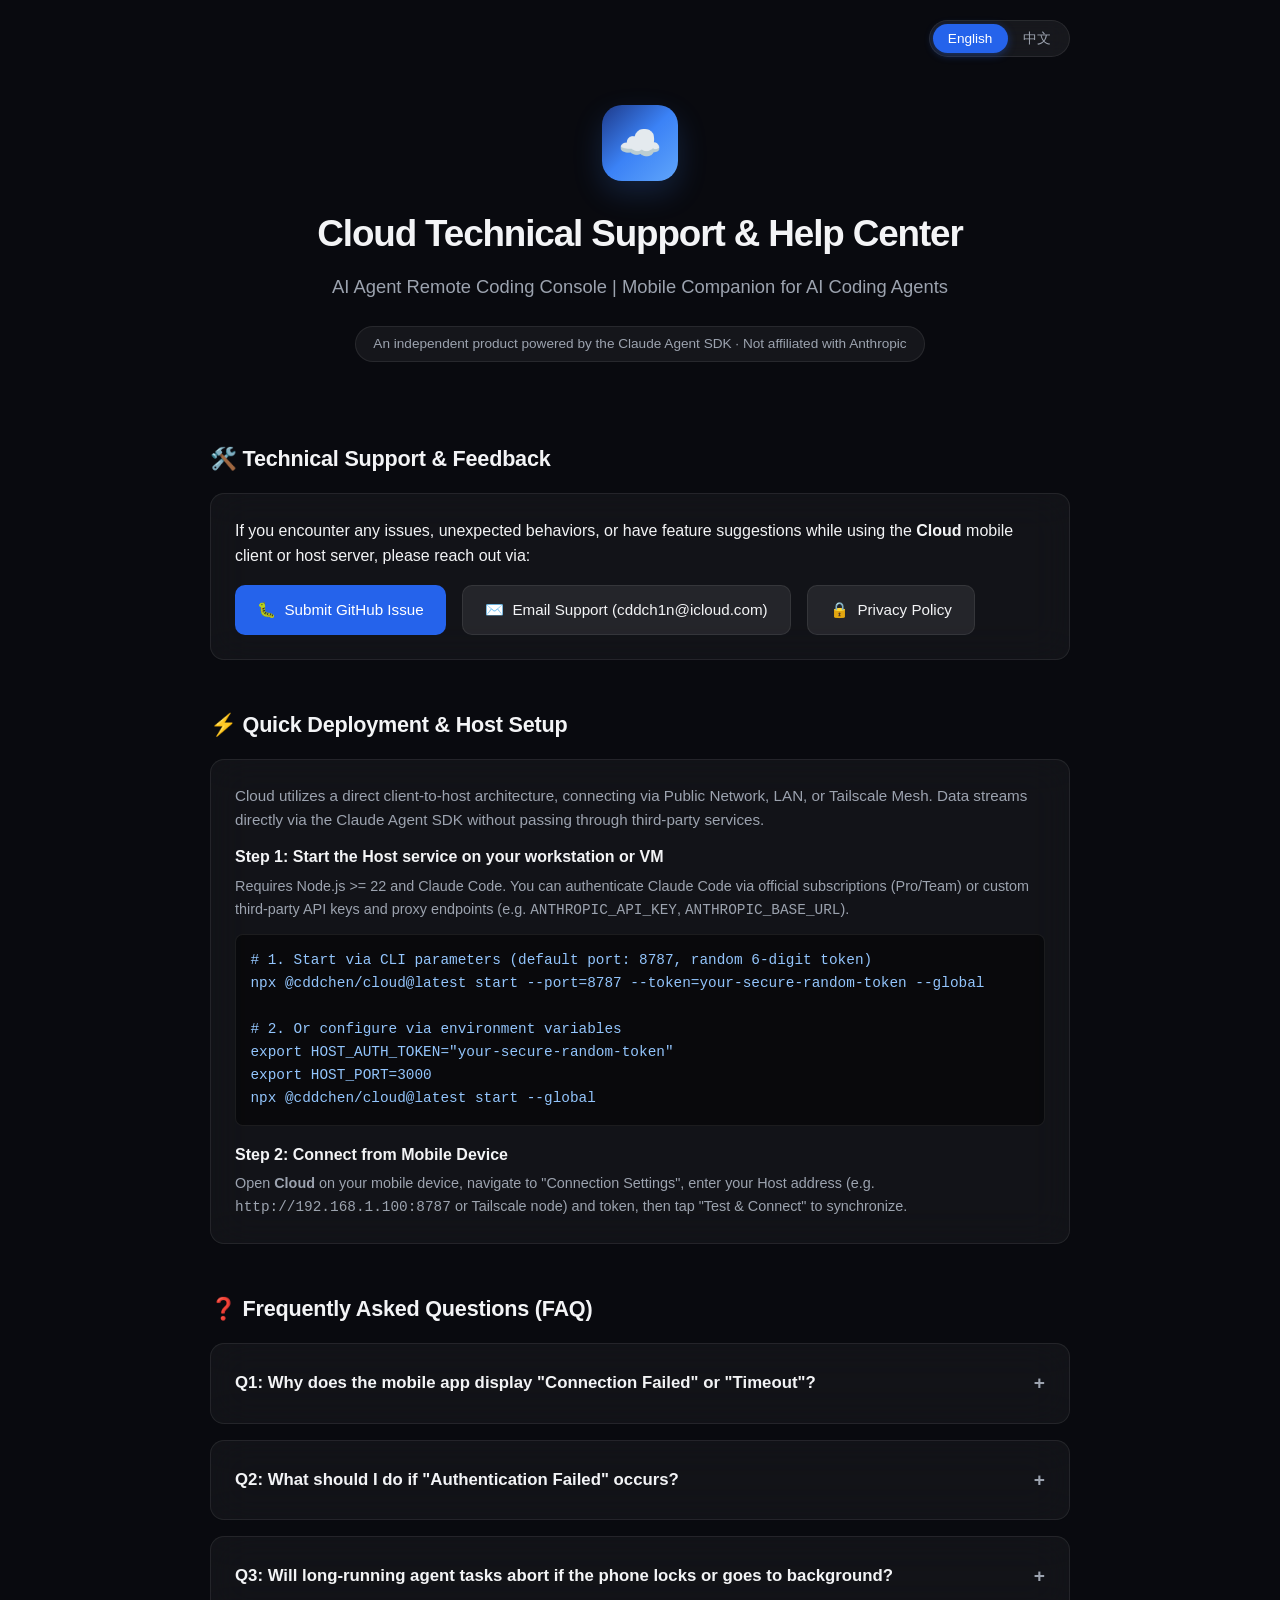
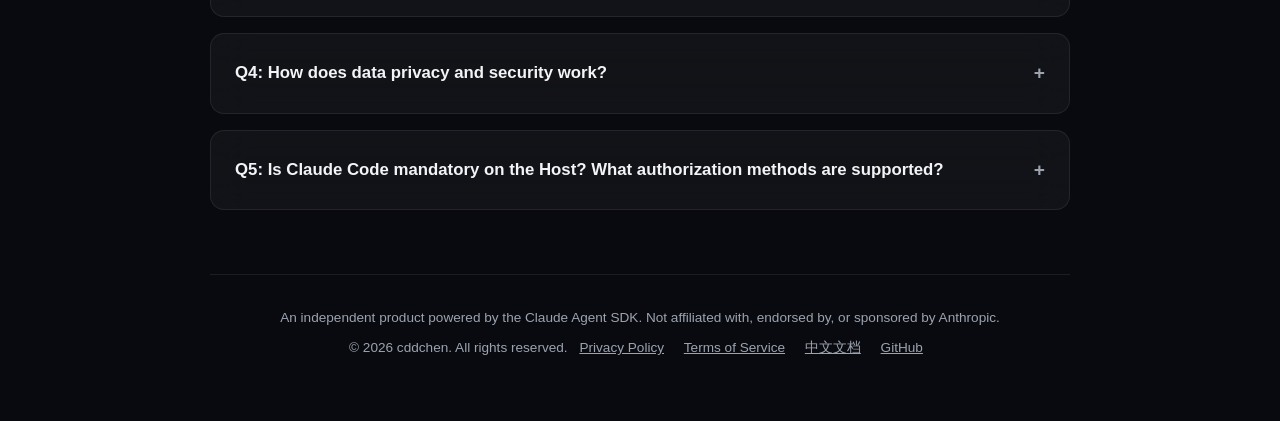
==== commit 8dc85e7a: "docs: clarify mandatory Claude Code prerequisite and support for official subscription or third-part" ====
--- a/index.html
+++ b/index.html
@@ -330,7 +330,7 @@
             <a class="btn btn-secondary" href="mailto:cddch1n@icloud.com">
               <span>✉️</span> Email Support (cddch1n@icloud.com)
             </a>
-            <a class="btn btn-secondary" href="PRIVACY.md">
+            <a class="btn btn-secondary" href="privacy.html">
               <span>🔒</span> Privacy Policy
             </a>
           </div>
@@ -350,7 +350,7 @@
             <a class="btn btn-secondary" href="mailto:cddch1n@icloud.com">
               <span>✉️</span> 邮箱联系技术支持 (cddch1n@icloud.com)
             </a>
-            <a class="btn btn-secondary" href="PRIVACY.md">
+            <a class="btn btn-secondary" href="privacy.html">
               <span>🔒</span> 隐私政策 (Privacy)
             </a>
           </div>
@@ -368,7 +368,7 @@
           </p>
           <p><strong>Step 1: Start the Host service on your workstation or VM</strong></p>
           <p style="color: var(--text-muted); font-size: 0.9rem; margin-top: 0.3rem;">
-            Requires Node.js &gt;= 22 and Claude Code. Launch via CLI parameters or environment variables:
+            Requires Node.js &gt;= 22 and Claude Code. You can authenticate Claude Code via official subscriptions (Pro/Team) or custom third-party API keys and proxy endpoints (e.g. <code>ANTHROPIC_API_KEY</code>, <code>ANTHROPIC_BASE_URL</code>).
           </p>
           <pre><code># 1. Start via CLI parameters (default port: 8787, random 6-digit token)
 npx @cddchen/cloud@latest start --port=8787 --token=your-secure-random-token --global
@@ -393,7 +393,7 @@
           </p>
           <p><strong>第一步：在电脑或工作站启动 Host 服务</strong></p>
           <p style="color: var(--text-muted); font-size: 0.9rem; margin-top: 0.3rem;">
-            环境要求 Node.js &gt;= 22 与 Claude Code。可通过 CLI 参数或环境变量配置：
+            环境要求 Node.js &gt;= 22 与 Claude Code。支持使用 Claude 官方订阅账号（Pro/Team 等）在主机端登录，或通过环境变量配置第三方 API Key / 反向代理网关（如 <code>ANTHROPIC_API_KEY</code>、<code>ANTHROPIC_BASE_URL</code>）。
           </p>
           <pre><code># 1. 通过命令行工具参数启动（默认端口 8787，默认随机 6 位数 Token）
 npx @cddchen/cloud@latest start --port=8787 --token=your-secure-random-token --global
@@ -458,6 +458,19 @@
             Cloud is engineered with an end-to-end direct private architecture. Your codebase, prompt instructions, and chat sessions stream exclusively between your mobile device and your private Host. There is zero telemetry, no ad tracking, and no intermediary cloud inspection.
           </div>
         </div>
+
+        <div class="card faq-item" onclick="toggleFaq(this)">
+          <div class="faq-header">
+            <span>Q5: Is Claude Code mandatory on the Host? What authorization methods are supported?</span>
+            <span class="faq-icon">+</span>
+          </div>
+          <div class="faq-content">
+            <strong>Yes.</strong> Cloud Host fundamentally relies on a functional <strong>Claude Code</strong> environment on the host.<br>
+            <strong>Flexible Authorization:</strong><br>
+            1. <strong>Official Subscription</strong>: Log in directly with your Anthropic Claude Pro / Team / Enterprise account on the host;<br>
+            2. <strong>Third-Party API / Proxy</strong>: Fully supports configuring custom API keys and proxy URLs via environment variables (such as <code>ANTHROPIC_API_KEY</code> and <code>ANTHROPIC_BASE_URL</code>), without restrictions from official web subscriptions.
+          </div>
+        </div>
       </div>
 
       <div class="lang-zh">
@@ -503,6 +516,19 @@
           </div>
           <div class="faq-content">
             Cloud 坚持<strong>纯私有端到端直连</strong>设计。您的源码、命令提示词与会话历史仅在您的手机与您自己的私有 Host 之间传输，不存在任何收集、解析或存储您代码的第三方中间服务器。
+          </div>
+        </div>
+
+        <div class="card faq-item" onclick="toggleFaq(this)">
+          <div class="faq-header">
+            <span>Q5: 主机端必须使用 Claude Code 吗？支持哪些授权方式？</span>
+            <span class="faq-icon">+</span>
+          </div>
+          <div class="faq-content">
+            <strong>是的。</strong> Cloud 服务端运行深度依赖本机已配置好的 <strong>Claude Code</strong> 环境。<br>
+            <strong>授权方式高度自由：</strong><br>
+            1. <strong>官方订阅</strong>：直接在主机端使用 Claude 官方 Pro / Team / Enterprise 订阅账号登录；<br>
+            2. <strong>第三方 API / 代理</strong>：完全支持配置您自己的第三方 API Key 或中转网关（配置环境变量如 <code>ANTHROPIC_API_KEY</code>、<code>ANTHROPIC_BASE_URL</code>），不受官方网页端限制。
           </div>
         </div>
       </div>
@@ -516,8 +542,8 @@
         </p>
         <p>
           &copy; 2026 cddchen. All rights reserved.
-          <a href="PRIVACY.md">Privacy Policy</a>
-          <a href="TERMS.md">Terms of Service</a>
+          <a href="privacy.html">Privacy Policy</a>
+          <a href="terms.html">Terms of Service</a>
           <a href="readme_ch.md">中文文档</a>
           <a href="https://github.com/cddchen/Cloud">GitHub</a>
         </p>
@@ -528,8 +554,8 @@
         </p>
         <p>
           &copy; 2026 cddchen. All rights reserved.
-          <a href="PRIVACY.md">隐私政策 (Privacy Policy)</a>
-          <a href="TERMS.md">服务条款 (Terms)</a>
+          <a href="privacy.html">隐私政策 (Privacy Policy)</a>
+          <a href="terms.html">服务条款 (Terms)</a>
           <a href="README.md">English Doc</a>
           <a href="https://github.com/cddchen/Cloud">GitHub 仓库</a>
         </p>
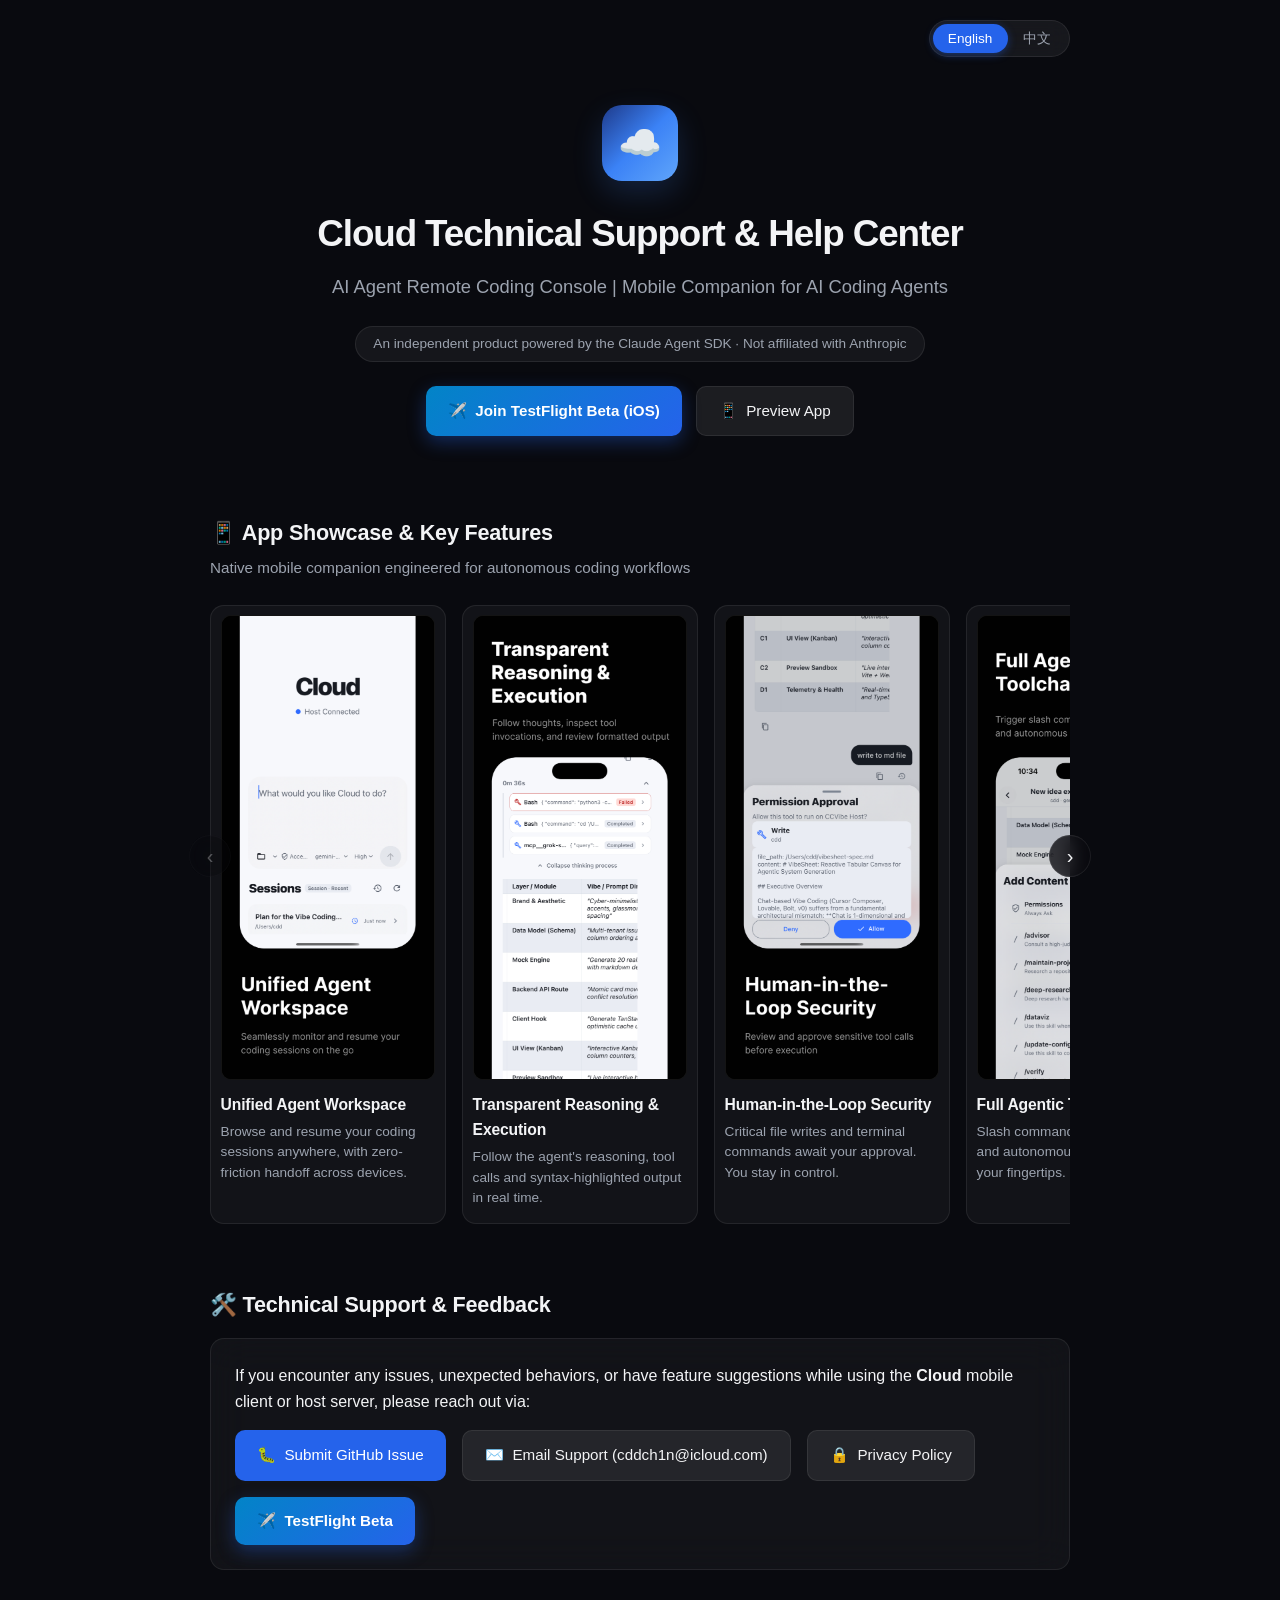
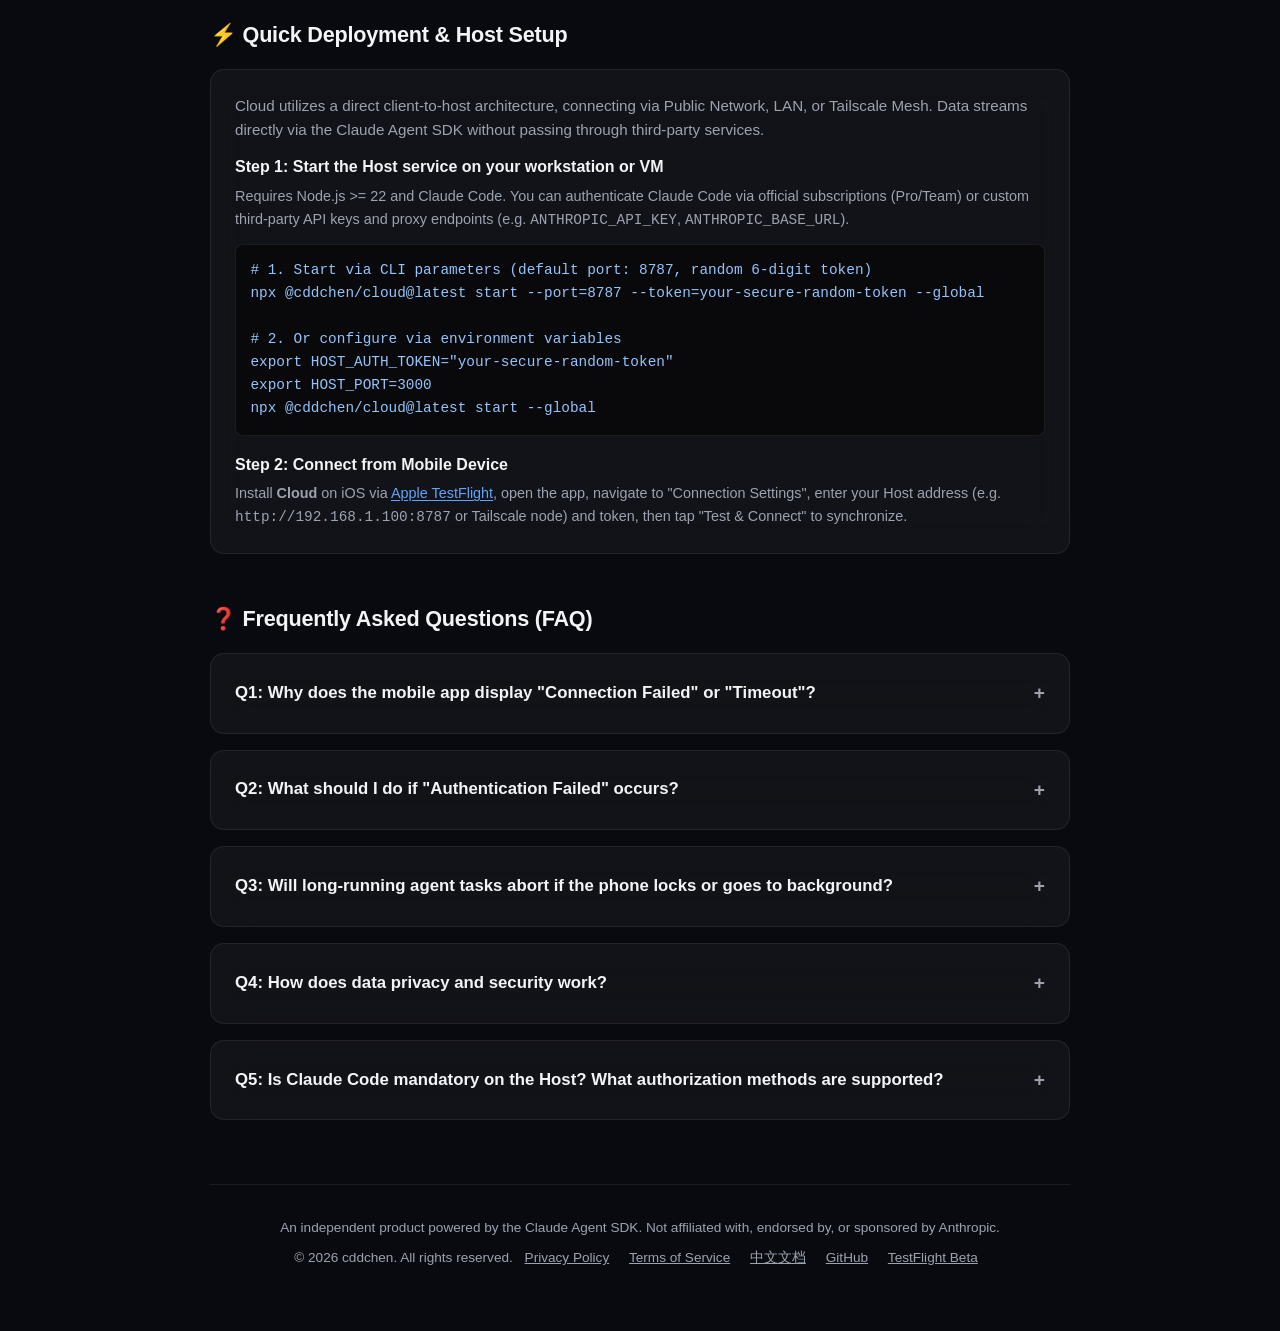
==== commit 63e0d9a2: "feat: 增加截图和tf链接" ====
--- a/index.html
+++ b/index.html
@@ -25,265 +25,7 @@
       }
     })();
   </script>
-  <style>
-    :root {
-      --bg: #090a0f;
-      --card-bg: rgba(255, 255, 255, 0.04);
-      --card-border: rgba(255, 255, 255, 0.08);
-      --card-hover-border: rgba(255, 255, 255, 0.16);
-      --text: #f3f4f6;
-      --text-muted: #9ca3af;
-      --accent: #3b82f6;
-      --accent-glow: rgba(59, 130, 246, 0.2);
-      --code-bg: rgba(0, 0, 0, 0.5);
-      --radius: 14px;
-    }
-
-    * {
-      box-sizing: border-box;
-      margin: 0;
-      padding: 0;
-    }
-
-    /* Multi-language display control via CSS */
-    html[lang="en"] .lang-zh {
-      display: none !important;
-    }
-    html[lang="zh"] .lang-en {
-      display: none !important;
-    }
-
-    body {
-      font-family: -apple-system, BlinkMacSystemFont, "Segoe UI", Roboto, Helvetica, Arial, sans-serif;
-      background-color: var(--bg);
-      color: var(--text);
-      line-height: 1.6;
-      padding: 0 1.25rem 4rem;
-      min-height: 100vh;
-      -webkit-font-smoothing: antialiased;
-    }
-
-    .container {
-      max-width: 860px;
-      margin: 0 auto;
-    }
-
-    /* Top bar & Language switcher */
-    .top-bar {
-      display: flex;
-      justify-content: flex-end;
-      padding-top: 1.25rem;
-    }
-
-    .lang-switcher {
-      display: inline-flex;
-      background: rgba(255, 255, 255, 0.06);
-      border: 1px solid var(--card-border);
-      border-radius: 9999px;
-      padding: 3px;
-      backdrop-filter: blur(10px);
-      -webkit-backdrop-filter: blur(10px);
-    }
-
-    .lang-btn {
-      background: transparent;
-      border: none;
-      color: var(--text-muted);
-      padding: 0.35rem 0.95rem;
-      font-size: 0.85rem;
-      font-weight: 500;
-      border-radius: 9999px;
-      cursor: pointer;
-      transition: all 0.2s ease;
-    }
-
-    .lang-btn.active {
-      background: #2563eb;
-      color: #fff;
-      box-shadow: 0 2px 8px rgba(37, 99, 235, 0.4);
-    }
-
-    .lang-btn:hover:not(.active) {
-      color: var(--text);
-    }
-
-    header {
-      padding: 3rem 0 2rem;
-      text-align: center;
-    }
-
-    .app-icon {
-      width: 76px;
-      height: 76px;
-      background: linear-gradient(135deg, #1e3a8a 0%, #3b82f6 50%, #60a5fa 100%);
-      border-radius: 20px;
-      margin: 0 auto 1.5rem;
-      display: flex;
-      align-items: center;
-      justify-content: center;
-      box-shadow: 0 12px 30px var(--accent-glow);
-      font-size: 2.2rem;
-      color: white;
-      font-weight: 700;
-    }
-
-    h1 {
-      font-size: 2.3rem;
-      font-weight: 700;
-      letter-spacing: -0.03em;
-      margin-bottom: 0.5rem;
-    }
-
-    .subtitle {
-      font-size: 1.15rem;
-      color: var(--text-muted);
-      margin-bottom: 1.5rem;
-    }
-
-    .disclaimer-badge {
-      display: inline-block;
-      background: rgba(255, 255, 255, 0.05);
-      border: 1px solid var(--card-border);
-      border-radius: 9999px;
-      padding: 0.4rem 1.1rem;
-      font-size: 0.85rem;
-      color: var(--text-muted);
-      max-width: 90%;
-    }
-
-    .section {
-      margin-top: 3rem;
-    }
-
-    .section-title {
-      font-size: 1.35rem;
-      font-weight: 600;
-      margin-bottom: 1rem;
-      display: flex;
-      align-items: center;
-      gap: 0.5rem;
-      letter-spacing: -0.01em;
-    }
-
-    .card {
-      background: var(--card-bg);
-      border: 1px solid var(--card-border);
-      border-radius: var(--radius);
-      padding: 1.5rem;
-      margin-bottom: 1rem;
-      backdrop-filter: blur(20px);
-      -webkit-backdrop-filter: blur(20px);
-      transition: border-color 0.2s ease, transform 0.2s ease;
-    }
-
-    .card:hover {
-      border-color: var(--card-hover-border);
-    }
-
-    .faq-item {
-      cursor: pointer;
-    }
-
-    .faq-header {
-      display: flex;
-      justify-content: space-between;
-      align-items: center;
-      font-weight: 600;
-      font-size: 1.05rem;
-    }
-
-    .faq-icon {
-      font-size: 1.2rem;
-      transition: transform 0.2s ease;
-      color: var(--text-muted);
-    }
-
-    .faq-content {
-      margin-top: 0.75rem;
-      color: var(--text-muted);
-      font-size: 0.95rem;
-      display: none;
-      border-top: 1px solid var(--card-border);
-      padding-top: 0.75rem;
-      line-height: 1.65;
-    }
-
-    .faq-item.open .faq-content {
-      display: block;
-    }
-
-    .faq-item.open .faq-icon {
-      transform: rotate(45deg);
-    }
-
-    pre {
-      background: var(--code-bg);
-      border: 1px solid var(--card-border);
-      border-radius: 8px;
-      padding: 0.9rem;
-      overflow-x: auto;
-      font-size: 0.9rem;
-      color: #93c5fd;
-      margin: 0.75rem 0;
-      font-family: ui-monospace, SFMono-Regular, Menlo, Monaco, Consolas, monospace;
-    }
-
-    .button-group {
-      display: flex;
-      gap: 1rem;
-      flex-wrap: wrap;
-      margin-top: 1rem;
-    }
-
-    .btn {
-      display: inline-flex;
-      align-items: center;
-      justify-content: center;
-      gap: 0.5rem;
-      background: #2563eb;
-      color: #fff;
-      padding: 0.75rem 1.4rem;
-      border-radius: 10px;
-      text-decoration: none;
-      font-weight: 500;
-      font-size: 0.95rem;
-      transition: background 0.2s ease, transform 0.1s ease;
-    }
-
-    .btn:hover {
-      background: #1d4ed8;
-      transform: translateY(-1px);
-    }
-
-    .btn-secondary {
-      background: rgba(255, 255, 255, 0.08);
-      border: 1px solid var(--card-border);
-      color: var(--text);
-    }
-
-    .btn-secondary:hover {
-      background: rgba(255, 255, 255, 0.12);
-    }
-
-    footer {
-      margin-top: 4rem;
-      text-align: center;
-      font-size: 0.85rem;
-      color: var(--text-muted);
-      border-top: 1px solid var(--card-border);
-      padding-top: 2rem;
-    }
-
-    footer a {
-      color: var(--text-muted);
-      text-decoration: underline;
-      margin: 0 0.5rem;
-    }
-
-    footer a:hover {
-      color: var(--text);
-    }
-  </style>
+  <link rel="stylesheet" href="style.css">
 </head>
 <body>
   <div class="container">
@@ -304,6 +46,14 @@
         <div class="disclaimer-badge">
           An independent product powered by the Claude Agent SDK · Not affiliated with Anthropic
         </div>
+        <div class="hero-actions">
+          <a class="btn btn-tf" href="https://testflight.apple.com/join/BxQvuzYG" target="_blank" rel="noopener">
+            <span>✈️</span> Join TestFlight Beta (iOS)
+          </a>
+          <a class="btn btn-secondary" href="#showcase">
+            <span>📱</span> Preview App
+          </a>
+        </div>
       </div>
       <!-- 中文标题 -->
       <div class="lang-zh">
@@ -312,8 +62,78 @@
         <div class="disclaimer-badge">
           本产品是基于 Claude Agent SDK 构建的独立产品，与 Anthropic 不存在隶属、背书或赞助关系
         </div>
+        <div class="hero-actions">
+          <a class="btn btn-tf" href="https://testflight.apple.com/join/BxQvuzYG" target="_blank" rel="noopener">
+            <span>✈️</span> 参与 iOS TestFlight 公测
+          </a>
+          <a class="btn btn-secondary" href="#showcase">
+            <span>📱</span> 查看功能预览
+          </a>
+        </div>
       </div>
     </header>
+
+    <!-- 0. 界面预览与核心特性 -->
+    <section class="section" id="showcase">
+      <div class="showcase-header">
+        <div class="lang-en">
+          <h2 class="section-title">📱 App Showcase &amp; Key Features</h2>
+          <p class="showcase-subtitle">Native mobile companion engineered for autonomous coding workflows</p>
+        </div>
+        <div class="lang-zh">
+          <h2 class="section-title">📱 界面预览与核心特性</h2>
+          <p class="showcase-subtitle">专为自主编程工作流量身打造的原生移动端伴侣控制台</p>
+        </div>
+      </div>
+      <div class="showcase-wrap">
+        <button type="button" class="showcase-arrow prev" aria-label="Scroll left" disabled>&#8249;</button>
+        <div class="showcase-track" id="showcase-track">
+          <button type="button" class="shot-card">
+            <img src="screenshots/1_iPhone65_01.png" alt="Cloud - Unified Agent Workspace" loading="lazy" decoding="async">
+            <span class="shot-title lang-en">Unified Agent Workspace</span>
+            <span class="shot-title lang-zh">统一工作区</span>
+            <span class="shot-desc lang-en">Browse and resume your coding sessions anywhere, with zero-friction handoff across devices.</span>
+            <span class="shot-desc lang-zh">随时随地查看并恢复您的编程会话，跨设备零摩擦流转。</span>
+          </button>
+          <button type="button" class="shot-card">
+            <img src="screenshots/2_iPhone65_02.png" alt="Cloud - Transparent Reasoning &amp; Execution" loading="lazy" decoding="async">
+            <span class="shot-title lang-en">Transparent Reasoning &amp; Execution</span>
+            <span class="shot-title lang-zh">透明思考与执行</span>
+            <span class="shot-desc lang-en">Follow the agent's reasoning, tool calls and syntax-highlighted output in real time.</span>
+            <span class="shot-desc lang-zh">实时查看 Agent 思考脉络、工具链调用与高亮代码输出。</span>
+          </button>
+          <button type="button" class="shot-card">
+            <img src="screenshots/3_iPhone65_03.png" alt="Cloud - Human-in-the-Loop Security" loading="lazy" decoding="async">
+            <span class="shot-title lang-en">Human-in-the-Loop Security</span>
+            <span class="shot-title lang-zh">人工介入审批安全</span>
+            <span class="shot-desc lang-en">Critical file writes and terminal commands await your approval. You stay in control.</span>
+            <span class="shot-desc lang-zh">关键文件写入与终端命令需经您的确认，把控权始终在您手中。</span>
+          </button>
+          <button type="button" class="shot-card">
+            <img src="screenshots/4_iPhone65_04.png" alt="Cloud - Full Agentic Toolchain" loading="lazy" decoding="async">
+            <span class="shot-title lang-en">Full Agentic Toolchain</span>
+            <span class="shot-title lang-zh">全套 Agent 工具链</span>
+            <span class="shot-desc lang-en">Slash commands, custom Skills and autonomous loop workflows at your fingertips.</span>
+            <span class="shot-desc lang-zh">支持斜杠命令、自定义 Skills 与自主循环工作流。</span>
+          </button>
+          <button type="button" class="shot-card">
+            <img src="screenshots/5_iPhone65_05.png" alt="Cloud - Instant State Rewind" loading="lazy" decoding="async">
+            <span class="shot-title lang-en">Instant State Rewind</span>
+            <span class="shot-title lang-zh">即时状态回滚</span>
+            <span class="shot-desc lang-en">Safely rewind conversation turns and restore checkpoints to rethink any idea.</span>
+            <span class="shot-desc lang-zh">安全回退对话轮次、恢复历史检查点，随时推倒重构想法。</span>
+          </button>
+        </div>
+        <button type="button" class="showcase-arrow next" aria-label="Scroll right">&#8250;</button>
+      </div>
+    </section>
+
+    <!-- 宣传图大图预览 Lightbox -->
+    <div class="lightbox" id="lightbox" role="dialog" aria-modal="true" aria-label="Screenshot preview" aria-hidden="true">
+      <button type="button" class="lightbox-close" aria-label="Close">&times;</button>
+      <img id="lightbox-img" alt="">
+      <div class="lightbox-caption" id="lightbox-caption"></div>
+    </div>
 
     <!-- 1. 技术支持与问题反馈 -->
     <section class="section">
@@ -333,6 +153,9 @@
             <a class="btn btn-secondary" href="privacy.html">
               <span>🔒</span> Privacy Policy
             </a>
+            <a class="btn btn-tf" href="https://testflight.apple.com/join/BxQvuzYG" target="_blank" rel="noopener">
+              <span>✈️</span> TestFlight Beta
+            </a>
           </div>
         </div>
       </div>
@@ -352,6 +175,9 @@
             </a>
             <a class="btn btn-secondary" href="privacy.html">
               <span>🔒</span> 隐私政策 (Privacy)
+            </a>
+            <a class="btn btn-tf" href="https://testflight.apple.com/join/BxQvuzYG" target="_blank" rel="noopener">
+              <span>✈️</span> TestFlight 公测
             </a>
           </div>
         </div>
@@ -380,7 +206,7 @@
 
           <p style="margin-top: 1rem;"><strong>Step 2: Connect from Mobile Device</strong></p>
           <p style="color: var(--text-muted); font-size: 0.9rem; margin-top: 0.3rem;">
-            Open <strong>Cloud</strong> on your mobile device, navigate to "Connection Settings", enter your Host address (e.g. <code>http://192.168.1.100:8787</code> or Tailscale node) and token, then tap "Test &amp; Connect" to synchronize.
+            Install <strong>Cloud</strong> on iOS via <a class="inline-link" href="https://testflight.apple.com/join/BxQvuzYG" target="_blank" rel="noopener">Apple TestFlight</a>, open the app, navigate to "Connection Settings", enter your Host address (e.g. <code>http://192.168.1.100:8787</code> or Tailscale node) and token, then tap "Test &amp; Connect" to synchronize.
           </p>
         </div>
       </div>
@@ -405,7 +231,7 @@
 
           <p style="margin-top: 1rem;"><strong>第二步：移动端配对连接</strong></p>
           <p style="color: var(--text-muted); font-size: 0.9rem; margin-top: 0.3rem;">
-            打开手机端 <strong>Cloud</strong> App，在“连接设置”输入您的 Host 地址（如 <code>http://192.168.1.100:8787</code> 或 Tailscale 节点）及设置的 Token，点击“测试并连接”即可完成同步。
+            iOS 用户可通过 <a class="inline-link" href="https://testflight.apple.com/join/BxQvuzYG" target="_blank" rel="noopener">Apple TestFlight</a> 下载安装 <strong>Cloud</strong> App，打开后在“连接设置”输入您的 Host 地址（如 <code>http://192.168.1.100:8787</code> 或 Tailscale 节点）及设置的 Token，点击“测试并连接”即可完成同步。
           </p>
         </div>
       </div>
@@ -546,6 +372,7 @@
           <a href="terms.html">Terms of Service</a>
           <a href="readme_ch.md">中文文档</a>
           <a href="https://github.com/cddchen/Cloud">GitHub</a>
+          <a href="https://testflight.apple.com/join/BxQvuzYG" target="_blank" rel="noopener">TestFlight Beta</a>
         </p>
       </div>
       <div class="lang-zh">
@@ -558,6 +385,7 @@
           <a href="terms.html">服务条款 (Terms)</a>
           <a href="README.md">English Doc</a>
           <a href="https://github.com/cddchen/Cloud">GitHub 仓库</a>
+          <a href="https://testflight.apple.com/join/BxQvuzYG" target="_blank" rel="noopener">TestFlight Beta 公测</a>
         </p>
       </div>
     </footer>
@@ -601,5 +429,6 @@
       updateSwitcherUI(currentLang);
     });
   </script>
+  <script src="showcase.js" defer></script>
 </body>
 </html>
--- a/style.css
+++ b/style.css
@@ -0,0 +1,478 @@
+:root {
+  --bg: #090a0f;
+  --card-bg: rgba(255, 255, 255, 0.04);
+  --card-border: rgba(255, 255, 255, 0.08);
+  --card-hover-border: rgba(255, 255, 255, 0.16);
+  --text: #f3f4f6;
+  --text-muted: #9ca3af;
+  --accent: #3b82f6;
+  --accent-glow: rgba(59, 130, 246, 0.2);
+  --code-bg: rgba(0, 0, 0, 0.5);
+  --radius: 14px;
+}
+
+* {
+  box-sizing: border-box;
+  margin: 0;
+  padding: 0;
+}
+
+/* Multi-language display control via CSS */
+html[lang="en"] .lang-zh {
+  display: none !important;
+}
+html[lang="zh"] .lang-en {
+  display: none !important;
+}
+
+body {
+  font-family: -apple-system, BlinkMacSystemFont, "Segoe UI", Roboto, Helvetica, Arial, sans-serif;
+  background-color: var(--bg);
+  color: var(--text);
+  line-height: 1.6;
+  padding: 0 1.25rem 4rem;
+  min-height: 100vh;
+  -webkit-font-smoothing: antialiased;
+}
+
+.container {
+  max-width: 860px;
+  margin: 0 auto;
+}
+
+/* Top bar & Language switcher */
+.top-bar {
+  display: flex;
+  justify-content: flex-end;
+  padding-top: 1.25rem;
+}
+
+.lang-switcher {
+  display: inline-flex;
+  background: rgba(255, 255, 255, 0.06);
+  border: 1px solid var(--card-border);
+  border-radius: 9999px;
+  padding: 3px;
+  backdrop-filter: blur(10px);
+  -webkit-backdrop-filter: blur(10px);
+}
+
+.lang-btn {
+  background: transparent;
+  border: none;
+  color: var(--text-muted);
+  padding: 0.35rem 0.95rem;
+  font-size: 0.85rem;
+  font-weight: 500;
+  border-radius: 9999px;
+  cursor: pointer;
+  transition: all 0.2s ease;
+}
+
+.lang-btn.active {
+  background: #2563eb;
+  color: #fff;
+  box-shadow: 0 2px 8px rgba(37, 99, 235, 0.4);
+}
+
+.lang-btn:hover:not(.active) {
+  color: var(--text);
+}
+
+header {
+  padding: 3rem 0 2rem;
+  text-align: center;
+}
+
+.app-icon {
+  width: 76px;
+  height: 76px;
+  background: linear-gradient(135deg, #1e3a8a 0%, #3b82f6 50%, #60a5fa 100%);
+  border-radius: 20px;
+  margin: 0 auto 1.5rem;
+  display: flex;
+  align-items: center;
+  justify-content: center;
+  box-shadow: 0 12px 30px var(--accent-glow);
+  font-size: 2.2rem;
+  color: white;
+  font-weight: 700;
+}
+
+h1 {
+  font-size: 2.3rem;
+  font-weight: 700;
+  letter-spacing: -0.03em;
+  margin-bottom: 0.5rem;
+}
+
+.subtitle {
+  font-size: 1.15rem;
+  color: var(--text-muted);
+  margin-bottom: 1.5rem;
+}
+
+.disclaimer-badge {
+  display: inline-block;
+  background: rgba(255, 255, 255, 0.05);
+  border: 1px solid var(--card-border);
+  border-radius: 9999px;
+  padding: 0.4rem 1.1rem;
+  font-size: 0.85rem;
+  color: var(--text-muted);
+  max-width: 90%;
+}
+
+.section {
+  margin-top: 3rem;
+}
+
+.section-title {
+  font-size: 1.35rem;
+  font-weight: 600;
+  margin-bottom: 1rem;
+  display: flex;
+  align-items: center;
+  gap: 0.5rem;
+  letter-spacing: -0.01em;
+}
+
+.card {
+  background: var(--card-bg);
+  border: 1px solid var(--card-border);
+  border-radius: var(--radius);
+  padding: 1.5rem;
+  margin-bottom: 1rem;
+  backdrop-filter: blur(20px);
+  -webkit-backdrop-filter: blur(20px);
+  transition: border-color 0.2s ease, transform 0.2s ease;
+}
+
+.card:hover {
+  border-color: var(--card-hover-border);
+}
+
+.faq-item {
+  cursor: pointer;
+}
+
+.faq-header {
+  display: flex;
+  justify-content: space-between;
+  align-items: center;
+  font-weight: 600;
+  font-size: 1.05rem;
+}
+
+.faq-icon {
+  font-size: 1.2rem;
+  transition: transform 0.2s ease;
+  color: var(--text-muted);
+}
+
+.faq-content {
+  margin-top: 0.75rem;
+  color: var(--text-muted);
+  font-size: 0.95rem;
+  display: none;
+  border-top: 1px solid var(--card-border);
+  padding-top: 0.75rem;
+  line-height: 1.65;
+}
+
+.faq-item.open .faq-content {
+  display: block;
+}
+
+.faq-item.open .faq-icon {
+  transform: rotate(45deg);
+}
+
+pre {
+  background: var(--code-bg);
+  border: 1px solid var(--card-border);
+  border-radius: 8px;
+  padding: 0.9rem;
+  overflow-x: auto;
+  font-size: 0.9rem;
+  color: #93c5fd;
+  margin: 0.75rem 0;
+  font-family: ui-monospace, SFMono-Regular, Menlo, Monaco, Consolas, monospace;
+}
+
+.button-group {
+  display: flex;
+  gap: 1rem;
+  flex-wrap: wrap;
+  margin-top: 1rem;
+}
+
+.btn {
+  display: inline-flex;
+  align-items: center;
+  justify-content: center;
+  gap: 0.5rem;
+  background: #2563eb;
+  color: #fff;
+  padding: 0.75rem 1.4rem;
+  border-radius: 10px;
+  text-decoration: none;
+  font-weight: 500;
+  font-size: 0.95rem;
+  transition: background 0.2s ease, transform 0.1s ease;
+}
+
+.btn:hover {
+  background: #1d4ed8;
+  transform: translateY(-1px);
+}
+
+.btn-secondary {
+  background: rgba(255, 255, 255, 0.08);
+  border: 1px solid var(--card-border);
+  color: var(--text);
+}
+
+.btn-secondary:hover {
+  background: rgba(255, 255, 255, 0.12);
+}
+
+/* TestFlight CTA */
+.hero-actions { display: flex; justify-content: center; flex-wrap: wrap; gap: 0.85rem; margin-top: 1.5rem; }
+.btn-tf { background: linear-gradient(135deg, #0284c7 0%, #2563eb 100%); font-weight: 600; box-shadow: 0 6px 18px rgba(37, 99, 235, 0.35); transition: transform 0.15s ease, box-shadow 0.2s ease; }
+.btn-tf:hover { background: linear-gradient(135deg, #0369a1 0%, #1d4ed8 100%); transform: translateY(-2px); box-shadow: 0 10px 26px rgba(37, 99, 235, 0.5); }
+.inline-link { color: #60a5fa; text-decoration: underline; text-underline-offset: 2px; }
+.inline-link:hover { color: #93c5fd; }
+
+footer {
+  margin-top: 4rem;
+  text-align: center;
+  font-size: 0.85rem;
+  color: var(--text-muted);
+  border-top: 1px solid var(--card-border);
+  padding-top: 2rem;
+}
+
+footer a {
+  color: var(--text-muted);
+  text-decoration: underline;
+  margin: 0 0.5rem;
+}
+
+footer a:hover {
+  color: var(--text);
+}
+
+/* ===== App Showcase: horizontal snap strip ===== */
+.showcase-header {
+  margin-bottom: 1.25rem;
+}
+
+.showcase-header .section-title {
+  margin-bottom: 0.35rem;
+}
+
+.showcase-subtitle {
+  color: var(--text-muted);
+  font-size: 0.95rem;
+}
+
+.showcase-wrap {
+  position: relative;
+}
+
+.showcase-track {
+  display: flex;
+  gap: 1rem;
+  overflow-x: auto;
+  scroll-snap-type: x mandatory;
+  scroll-behavior: smooth;
+  -webkit-overflow-scrolling: touch;
+  overscroll-behavior-x: contain;
+  padding: 0.25rem 0.25rem 1rem;
+  scrollbar-width: thin;
+  scrollbar-color: rgba(255, 255, 255, 0.18) transparent;
+}
+
+.showcase-track::-webkit-scrollbar {
+  height: 6px;
+}
+
+.showcase-track::-webkit-scrollbar-thumb {
+  background: rgba(255, 255, 255, 0.18);
+  border-radius: 9999px;
+}
+
+.shot-card {
+  flex: 0 0 clamp(200px, 62vw, 236px);
+  scroll-snap-align: start;
+  display: flex;
+  flex-direction: column;
+  text-align: left;
+  font: inherit;
+  color: inherit;
+  background: var(--card-bg);
+  border: 1px solid var(--card-border);
+  border-radius: var(--radius);
+  padding: 0.6rem 0.6rem 0.9rem;
+  cursor: zoom-in;
+  transition: border-color 0.2s ease, transform 0.2s ease, box-shadow 0.2s ease;
+}
+
+.shot-card:hover,
+.shot-card:focus-visible {
+  border-color: rgba(59, 130, 246, 0.55);
+  transform: translateY(-4px);
+  box-shadow: 0 14px 32px var(--accent-glow);
+  outline: none;
+}
+
+.shot-card img {
+  display: block;
+  width: 100%;
+  aspect-ratio: 1284 / 2778;
+  object-fit: cover;
+  border-radius: 10px;
+  border: 1px solid var(--card-border);
+  background: #000;
+}
+
+.shot-title {
+  display: block;
+  margin-top: 0.75rem;
+  font-weight: 600;
+  font-size: 0.98rem;
+  letter-spacing: -0.01em;
+}
+
+.shot-desc {
+  display: block;
+  margin-top: 0.3rem;
+  color: var(--text-muted);
+  font-size: 0.85rem;
+  line-height: 1.5;
+}
+
+.showcase-arrow {
+  display: none;
+  position: absolute;
+  top: 40%;
+  transform: translateY(-50%);
+  z-index: 2;
+  width: 42px;
+  height: 42px;
+  border-radius: 9999px;
+  border: 1px solid var(--card-border);
+  background: rgba(9, 10, 15, 0.78);
+  color: var(--text);
+  font-size: 1.25rem;
+  line-height: 1;
+  cursor: pointer;
+  backdrop-filter: blur(10px);
+  -webkit-backdrop-filter: blur(10px);
+  transition: border-color 0.2s ease, background 0.2s ease, opacity 0.2s ease;
+}
+
+.showcase-arrow:hover {
+  border-color: var(--accent);
+  background: rgba(37, 99, 235, 0.35);
+}
+
+.showcase-arrow:disabled {
+  opacity: 0.3;
+  cursor: default;
+}
+
+.showcase-arrow.prev {
+  left: -21px;
+}
+
+.showcase-arrow.next {
+  right: -21px;
+}
+
+/* Arrows only on pointer-precise desktops; touch devices swipe natively */
+@media (hover: hover) and (pointer: fine) and (min-width: 768px) {
+  .showcase-arrow {
+    display: flex;
+    align-items: center;
+    justify-content: center;
+  }
+}
+
+/* ===== Lightbox modal ===== */
+.lightbox {
+  position: fixed;
+  inset: 0;
+  z-index: 100;
+  display: none;
+  align-items: center;
+  justify-content: center;
+  flex-direction: column;
+  gap: 0.9rem;
+  padding: 1.5rem;
+  background: rgba(3, 4, 8, 0.88);
+  backdrop-filter: blur(14px);
+  -webkit-backdrop-filter: blur(14px);
+  cursor: zoom-out;
+}
+
+.lightbox.open {
+  display: flex;
+  animation: lightbox-in 0.2s ease;
+}
+
+.lightbox img {
+  max-width: min(92vw, 520px);
+  max-height: calc(100vh - 7rem);
+  width: auto;
+  height: auto;
+  border-radius: var(--radius);
+  border: 1px solid var(--card-hover-border);
+  box-shadow: 0 24px 60px rgba(0, 0, 0, 0.6);
+  cursor: default;
+}
+
+.lightbox-caption {
+  color: var(--text);
+  font-weight: 600;
+  font-size: 0.98rem;
+  text-align: center;
+  cursor: default;
+}
+
+.lightbox-close {
+  position: absolute;
+  top: 1rem;
+  right: 1rem;
+  width: 40px;
+  height: 40px;
+  border-radius: 9999px;
+  border: 1px solid var(--card-border);
+  background: rgba(255, 255, 255, 0.08);
+  color: var(--text);
+  font-size: 1.4rem;
+  line-height: 1;
+  cursor: pointer;
+  transition: background 0.2s ease, border-color 0.2s ease;
+}
+
+.lightbox-close:hover {
+  background: rgba(37, 99, 235, 0.35);
+  border-color: var(--accent);
+}
+
+body.lightbox-lock {
+  overflow: hidden;
+}
+
+@keyframes lightbox-in {
+  from { opacity: 0; }
+  to { opacity: 1; }
+}
+
+@media (prefers-reduced-motion: reduce) {
+  .showcase-track { scroll-behavior: auto; }
+  .shot-card, .lightbox.open { transition: none; animation: none; }
+  .shot-card:hover, .shot-card:focus-visible { transform: none; }
+}
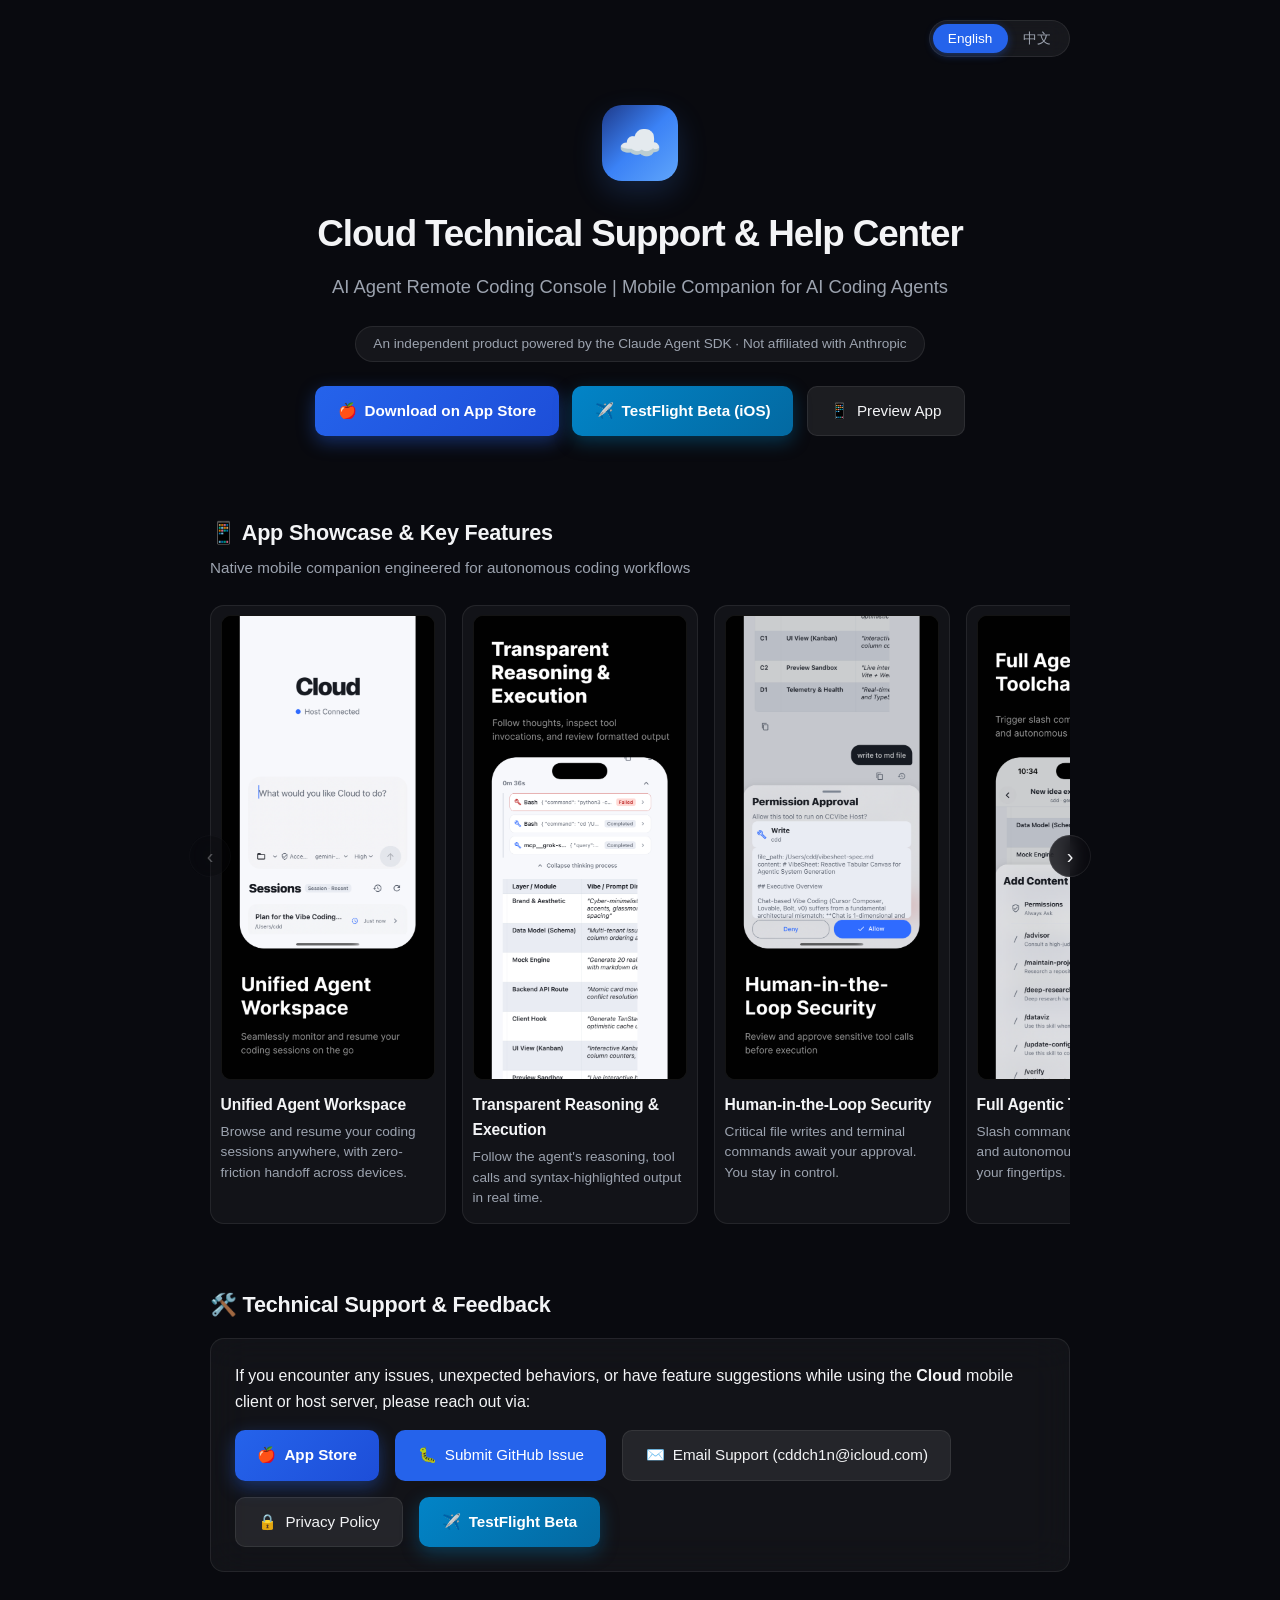
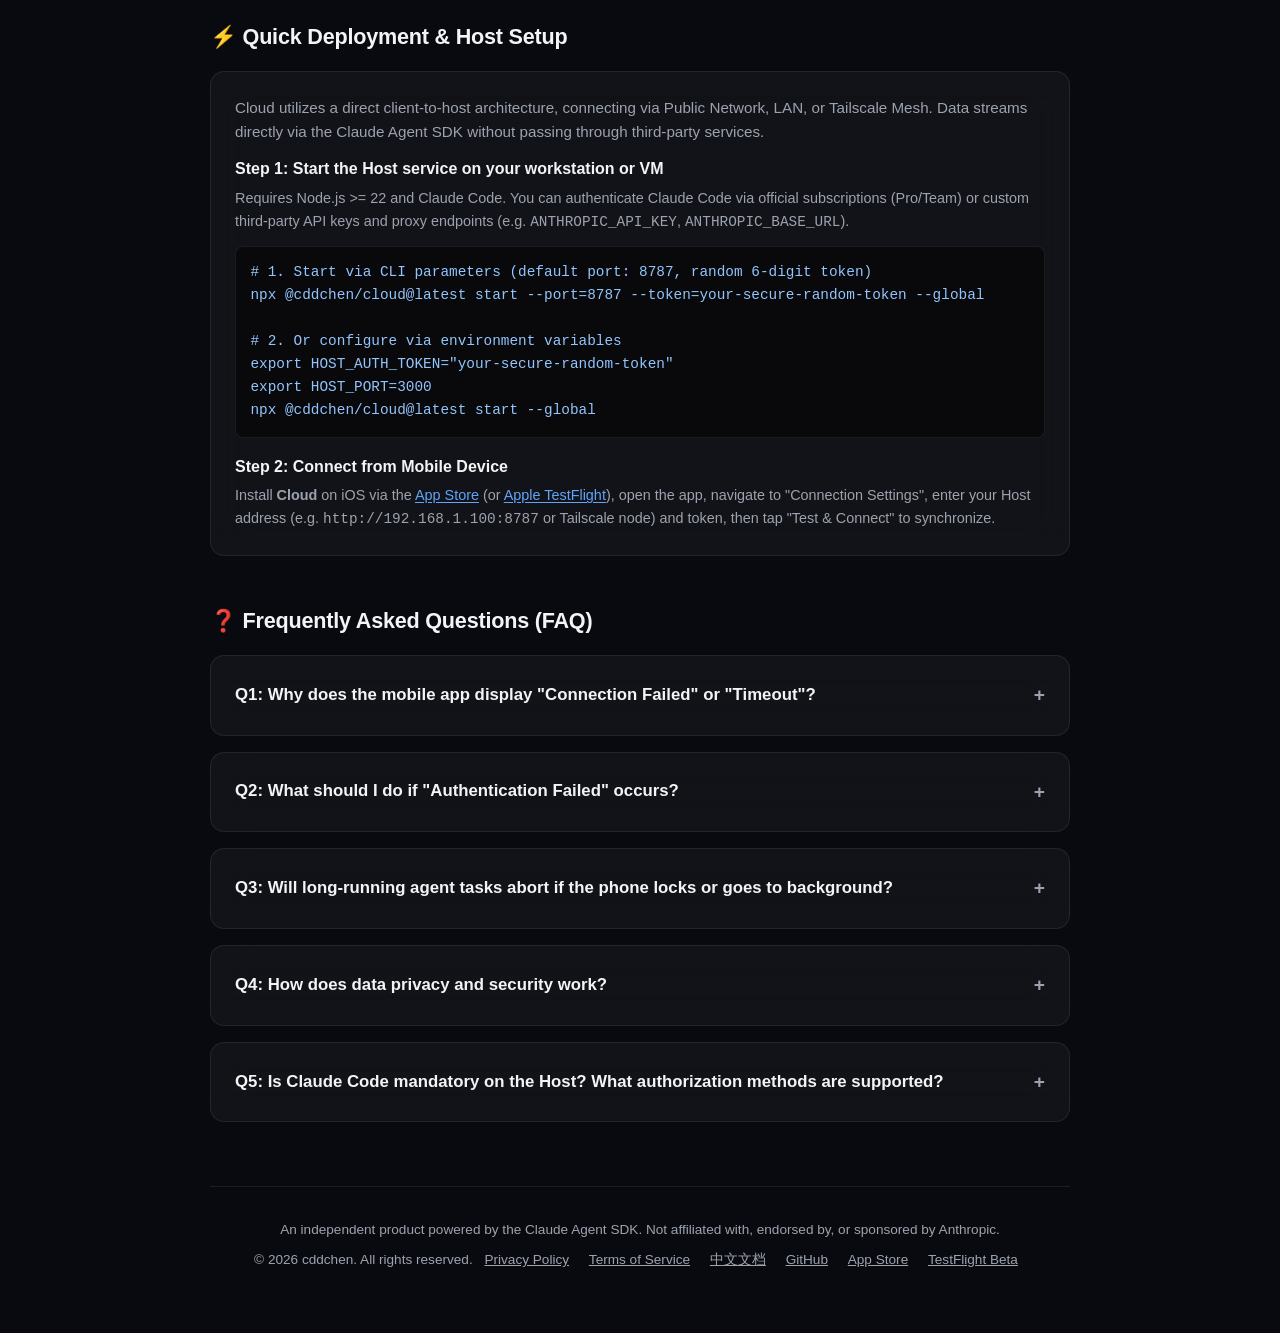
==== commit f778227d: "feat: 正式版App Store链接" ====
--- a/index.html
+++ b/index.html
@@ -47,8 +47,11 @@
           An independent product powered by the Claude Agent SDK · Not affiliated with Anthropic
         </div>
         <div class="hero-actions">
+          <a class="btn btn-appstore" href="https://apps.apple.com/app/id6813359140" target="_blank" rel="noopener">
+            <span>🍎</span> Download on App Store
+          </a>
           <a class="btn btn-tf" href="https://testflight.apple.com/join/BxQvuzYG" target="_blank" rel="noopener">
-            <span>✈️</span> Join TestFlight Beta (iOS)
+            <span>✈️</span> TestFlight Beta (iOS)
           </a>
           <a class="btn btn-secondary" href="#showcase">
             <span>📱</span> Preview App
@@ -63,6 +66,9 @@
           本产品是基于 Claude Agent SDK 构建的独立产品，与 Anthropic 不存在隶属、背书或赞助关系
         </div>
         <div class="hero-actions">
+          <a class="btn btn-appstore" href="https://apps.apple.com/app/id6813359140" target="_blank" rel="noopener">
+            <span>🍎</span> App Store 官方下载
+          </a>
           <a class="btn btn-tf" href="https://testflight.apple.com/join/BxQvuzYG" target="_blank" rel="noopener">
             <span>✈️</span> 参与 iOS TestFlight 公测
           </a>
@@ -144,6 +150,9 @@
             If you encounter any issues, unexpected behaviors, or have feature suggestions while using the <strong>Cloud</strong> mobile client or host server, please reach out via:
           </p>
           <div class="button-group">
+            <a class="btn btn-appstore" href="https://apps.apple.com/app/id6813359140" target="_blank" rel="noopener">
+              <span>🍎</span> App Store
+            </a>
             <a class="btn" href="https://github.com/cddchen/Cloud/issues" target="_blank" rel="noopener">
               <span>🐛</span> Submit GitHub Issue
             </a>
@@ -167,6 +176,9 @@
             如果您在使用 <strong>Cloud</strong> 客户端或服务端连接过程中遇到任何故障、技术疑问或有功能建议，欢迎随时联系我们：
           </p>
           <div class="button-group">
+            <a class="btn btn-appstore" href="https://apps.apple.com/app/id6813359140" target="_blank" rel="noopener">
+              <span>🍎</span> App Store 下载
+            </a>
             <a class="btn" href="https://github.com/cddchen/Cloud/issues" target="_blank" rel="noopener">
               <span>🐛</span> 提交 GitHub Issue
             </a>
@@ -206,7 +218,7 @@
 
           <p style="margin-top: 1rem;"><strong>Step 2: Connect from Mobile Device</strong></p>
           <p style="color: var(--text-muted); font-size: 0.9rem; margin-top: 0.3rem;">
-            Install <strong>Cloud</strong> on iOS via <a class="inline-link" href="https://testflight.apple.com/join/BxQvuzYG" target="_blank" rel="noopener">Apple TestFlight</a>, open the app, navigate to "Connection Settings", enter your Host address (e.g. <code>http://192.168.1.100:8787</code> or Tailscale node) and token, then tap "Test &amp; Connect" to synchronize.
+            Install <strong>Cloud</strong> on iOS via the <a class="inline-link" href="https://apps.apple.com/app/id6813359140" target="_blank" rel="noopener">App Store</a> (or <a class="inline-link" href="https://testflight.apple.com/join/BxQvuzYG" target="_blank" rel="noopener">Apple TestFlight</a>), open the app, navigate to "Connection Settings", enter your Host address (e.g. <code>http://192.168.1.100:8787</code> or Tailscale node) and token, then tap "Test &amp; Connect" to synchronize.
           </p>
         </div>
       </div>
@@ -231,7 +243,7 @@
 
           <p style="margin-top: 1rem;"><strong>第二步：移动端配对连接</strong></p>
           <p style="color: var(--text-muted); font-size: 0.9rem; margin-top: 0.3rem;">
-            iOS 用户可通过 <a class="inline-link" href="https://testflight.apple.com/join/BxQvuzYG" target="_blank" rel="noopener">Apple TestFlight</a> 下载安装 <strong>Cloud</strong> App，打开后在“连接设置”输入您的 Host 地址（如 <code>http://192.168.1.100:8787</code> 或 Tailscale 节点）及设置的 Token，点击“测试并连接”即可完成同步。
+            iOS 用户可通过 <a class="inline-link" href="https://apps.apple.com/app/id6813359140" target="_blank" rel="noopener">App Store</a> 官方下载（或通过 <a class="inline-link" href="https://testflight.apple.com/join/BxQvuzYG" target="_blank" rel="noopener">Apple TestFlight</a> 安装测试版）<strong>Cloud</strong> App，打开后在“连接设置”输入您的 Host 地址（如 <code>http://192.168.1.100:8787</code> 或 Tailscale 节点）及设置的 Token，点击“测试并连接”即可完成同步。
           </p>
         </div>
       </div>
@@ -372,6 +384,7 @@
           <a href="terms.html">Terms of Service</a>
           <a href="readme_ch.md">中文文档</a>
           <a href="https://github.com/cddchen/Cloud">GitHub</a>
+          <a href="https://apps.apple.com/app/id6813359140" target="_blank" rel="noopener">App Store</a>
           <a href="https://testflight.apple.com/join/BxQvuzYG" target="_blank" rel="noopener">TestFlight Beta</a>
         </p>
       </div>
@@ -385,6 +398,7 @@
           <a href="terms.html">服务条款 (Terms)</a>
           <a href="README.md">English Doc</a>
           <a href="https://github.com/cddchen/Cloud">GitHub 仓库</a>
+          <a href="https://apps.apple.com/app/id6813359140" target="_blank" rel="noopener">App Store</a>
           <a href="https://testflight.apple.com/join/BxQvuzYG" target="_blank" rel="noopener">TestFlight Beta 公测</a>
         </p>
       </div>
--- a/style.css
+++ b/style.css
@@ -237,10 +237,12 @@
   background: rgba(255, 255, 255, 0.12);
 }
 
-/* TestFlight CTA */
+/* App Store & TestFlight CTA */
 .hero-actions { display: flex; justify-content: center; flex-wrap: wrap; gap: 0.85rem; margin-top: 1.5rem; }
-.btn-tf { background: linear-gradient(135deg, #0284c7 0%, #2563eb 100%); font-weight: 600; box-shadow: 0 6px 18px rgba(37, 99, 235, 0.35); transition: transform 0.15s ease, box-shadow 0.2s ease; }
-.btn-tf:hover { background: linear-gradient(135deg, #0369a1 0%, #1d4ed8 100%); transform: translateY(-2px); box-shadow: 0 10px 26px rgba(37, 99, 235, 0.5); }
+.btn-appstore { background: linear-gradient(135deg, #2563eb 0%, #1d4ed8 100%); font-weight: 600; box-shadow: 0 6px 18px rgba(37, 99, 235, 0.4); transition: transform 0.15s ease, box-shadow 0.2s ease; }
+.btn-appstore:hover { background: linear-gradient(135deg, #1d4ed8 0%, #1e40af 100%); transform: translateY(-2px); box-shadow: 0 10px 26px rgba(37, 99, 235, 0.55); }
+.btn-tf { background: linear-gradient(135deg, #0284c7 0%, #0369a1 100%); font-weight: 600; box-shadow: 0 6px 18px rgba(2, 132, 199, 0.35); transition: transform 0.15s ease, box-shadow 0.2s ease; }
+.btn-tf:hover { background: linear-gradient(135deg, #0369a1 0%, #075985 100%); transform: translateY(-2px); box-shadow: 0 10px 26px rgba(2, 132, 199, 0.5); }
 .inline-link { color: #60a5fa; text-decoration: underline; text-underline-offset: 2px; }
 .inline-link:hover { color: #93c5fd; }
 
